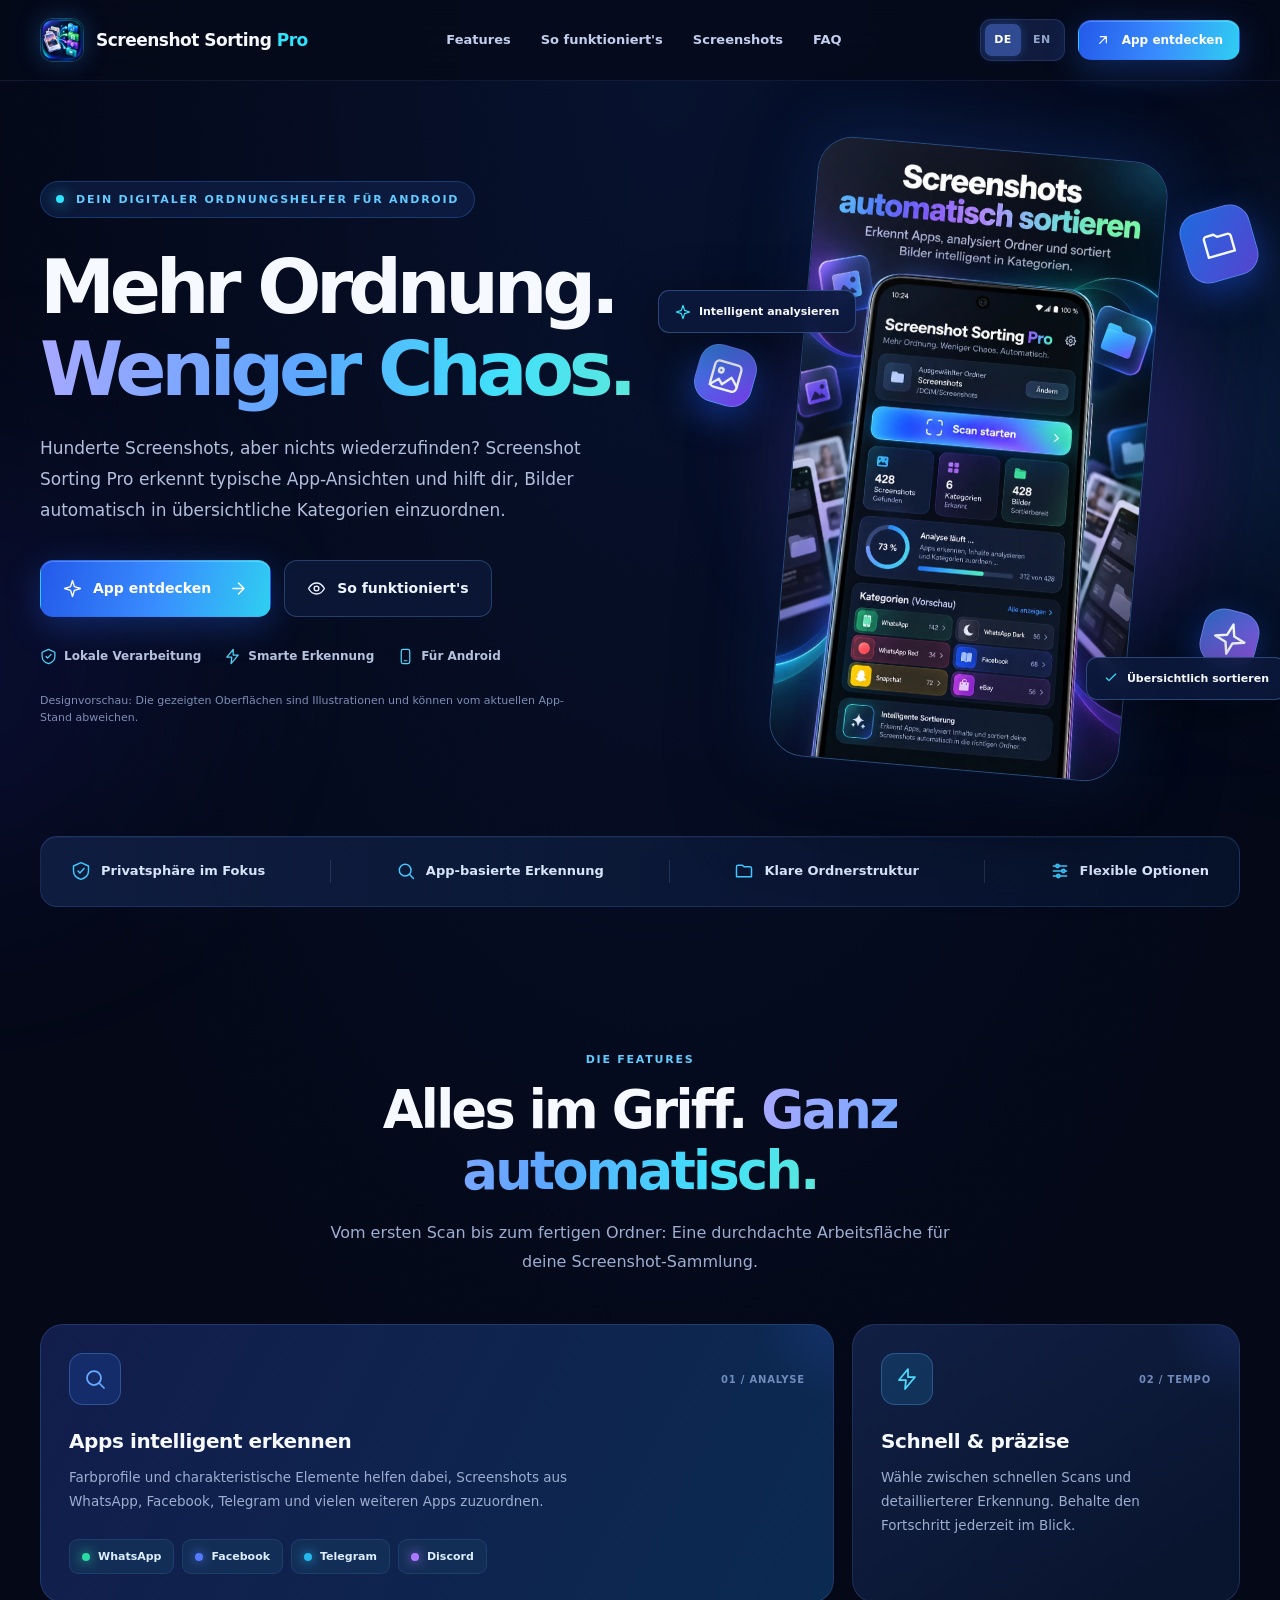
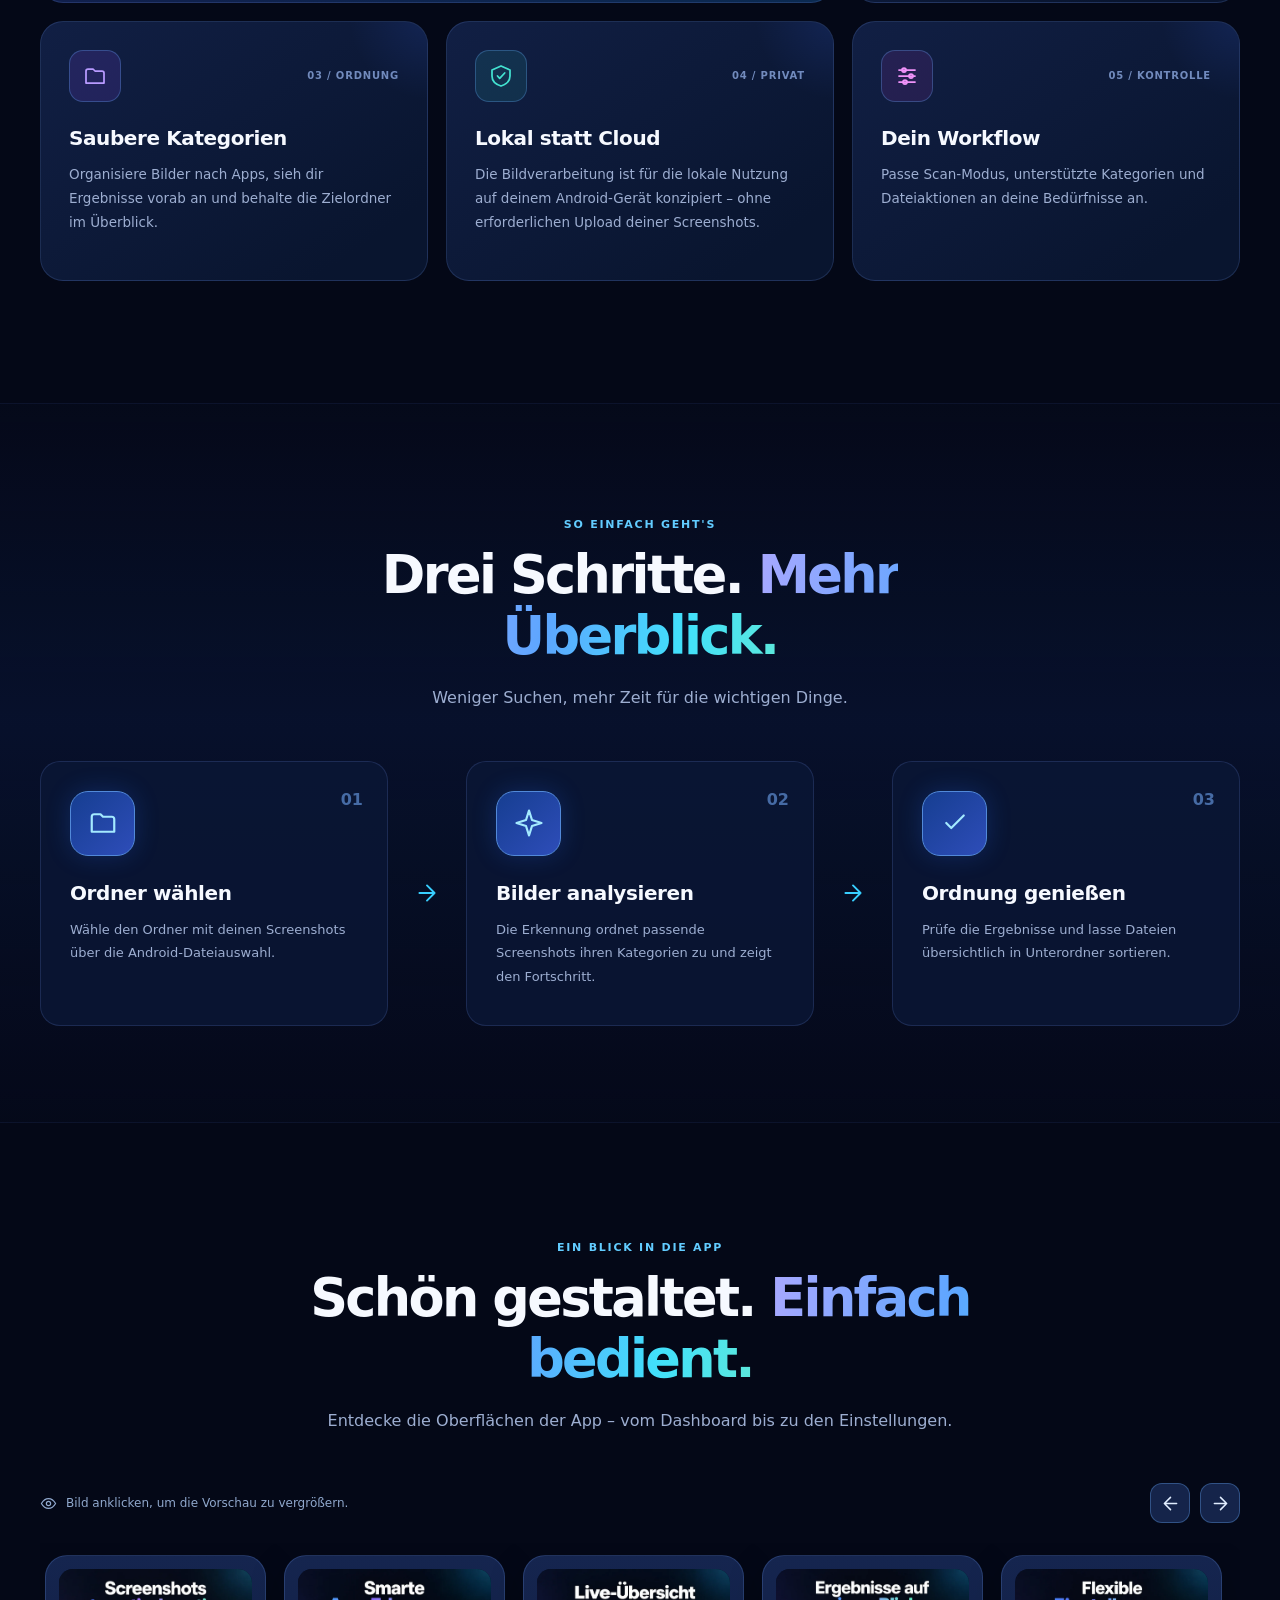
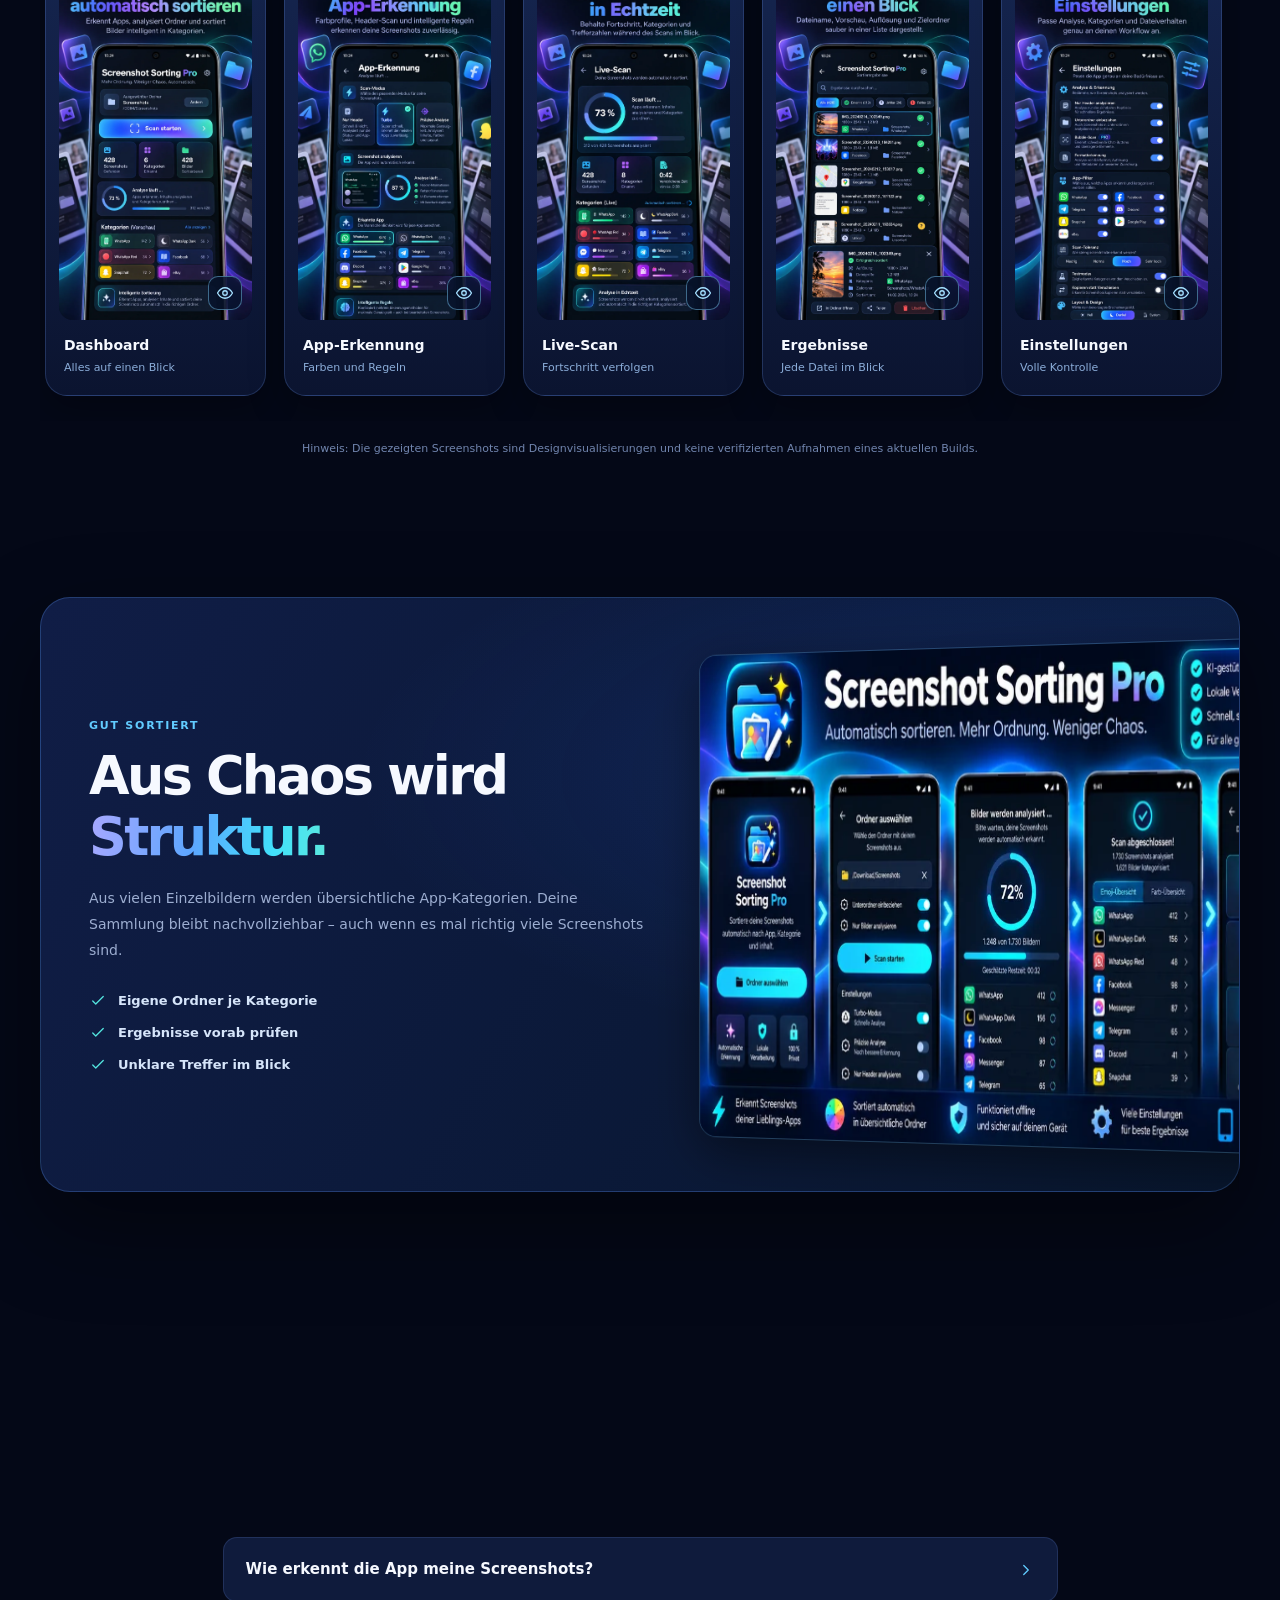
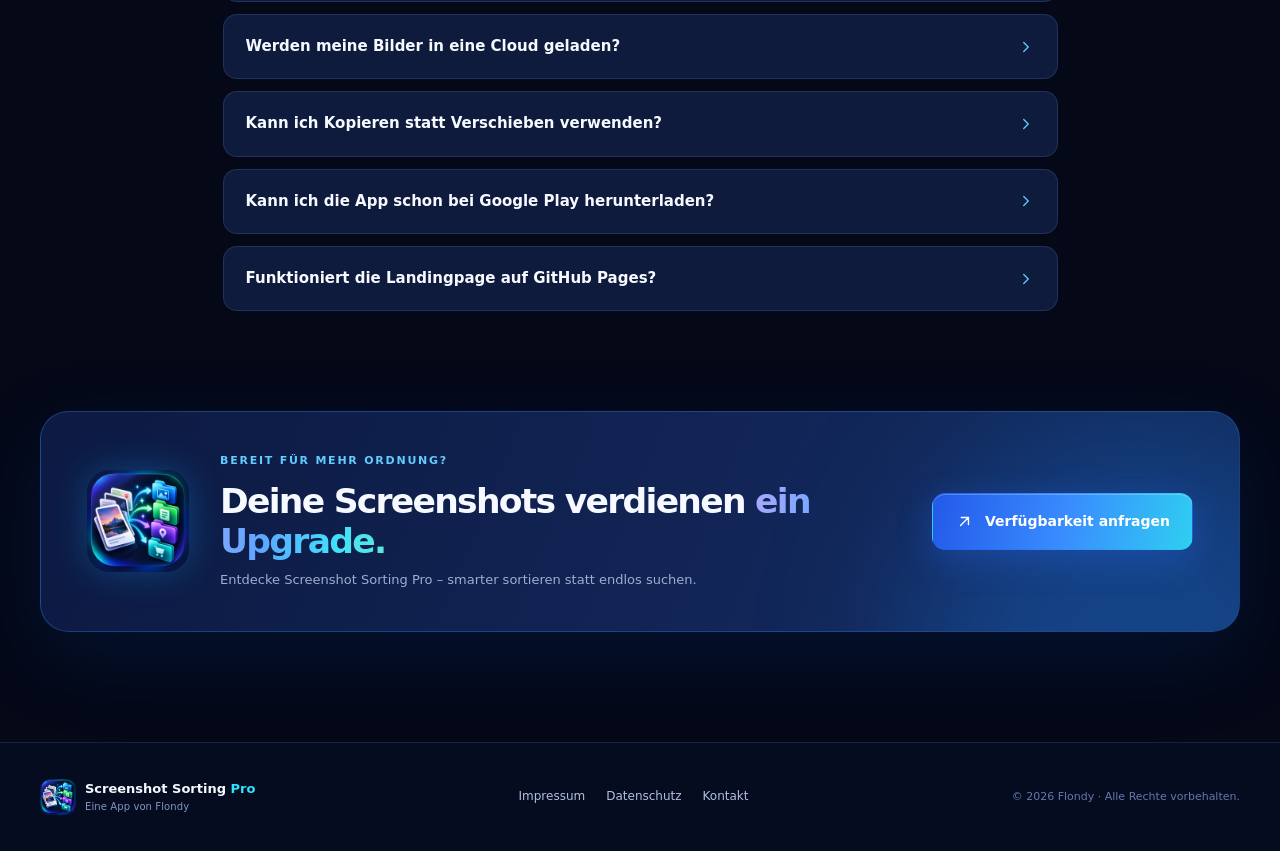
==== index.html @ 55e102c8 "Add files via upload" ====
<!doctype html>
<html lang="de">
<head>
  <meta charset="UTF-8" />
  <meta name="viewport" content="width=device-width, initial-scale=1" />
  <meta name="theme-color" content="#050a1c" />
  <meta name="description" content="Screenshot Sorting Pro – eine moderne Android-App zum Erkennen, Analysieren und übersichtlichen Sortieren von Screenshots." />
  <meta property="og:type" content="website" />
  <meta property="og:title" content="Screenshot Sorting Pro – Mehr Ordnung. Weniger Chaos." />
  <meta property="og:description" content="Erkennen, analysieren und sortieren: Entdecke die smarte Screenshot-Verwaltung für Android." />
  <meta property="og:image" content="assets/branding/Google_Play_Feature_Graphic_BLUE_1024x500.png" />
  <link rel="icon" type="image/png" href="assets/img/favicon.png" />
  <link rel="stylesheet" href="styles.css" />
  <title>Screenshot Sorting Pro – Automatisch sortieren</title>
</head>
<body>
  <svg class="svg-defs" aria-hidden="true" focusable="false" xmlns="http://www.w3.org/2000/svg">
    <symbol id="i-arrow" viewBox="0 0 24 24"><path d="M5 12h14m-7-7 7 7-7 7"/></symbol>
    <symbol id="i-arrow-up-right" viewBox="0 0 24 24"><path d="M7 17 17 7M8 7h9v9"/></symbol>
    <symbol id="i-down" viewBox="0 0 24 24"><path d="M12 3v12m-5-5 5 5 5-5M5 18v3h14v-3"/></symbol>
    <symbol id="i-check" viewBox="0 0 24 24"><path d="m5 12 4 4L19 6"/></symbol>
    <symbol id="i-shield" viewBox="0 0 24 24"><path d="m12 2 9 4v6c0 5.5-3.8 8.4-9 10-5.2-1.6-9-4.5-9-10V6l9-4Z"/><path d="m8.5 12 2.2 2.3L15.7 9"/></symbol>
    <symbol id="i-bolt" viewBox="0 0 24 24"><path d="m13 2-9 11h7l-1 9 10-12h-7l0-8Z"/></symbol>
    <symbol id="i-sparkle" viewBox="0 0 24 24"><path d="m12 2 2.4 7.6L22 12l-7.6 2.4L12 22l-2.4-7.6L2 12l7.6-2.4L12 2Z"/></symbol>
    <symbol id="i-folder" viewBox="0 0 24 24"><path d="M3 7a2 2 0 0 1 2-2h5l2 2h7a2 2 0 0 1 2 2v10H3V7Z"/></symbol>
    <symbol id="i-image" viewBox="0 0 24 24"><rect x="3" y="3" width="18" height="18" rx="3"/><circle cx="8" cy="9" r="1.5"/><path d="m21 17-5-5-5 6-3-3-5 5"/></symbol>
    <symbol id="i-sliders" viewBox="0 0 24 24"><path d="M4 6h16M4 12h16M4 18h16"/><circle cx="9" cy="6" r="2"/><circle cx="16" cy="12" r="2"/><circle cx="10" cy="18" r="2"/></symbol>
    <symbol id="i-eye" viewBox="0 0 24 24"><path d="M2 12s4-7 10-7 10 7 10 7-4 7-10 7-10-7-10-7Z"/><circle cx="12" cy="12" r="3"/></symbol>
    <symbol id="i-grid" viewBox="0 0 24 24"><rect x="3" y="3" width="7" height="7" rx="1"/><rect x="14" y="3" width="7" height="7" rx="1"/><rect x="3" y="14" width="7" height="7" rx="1"/><rect x="14" y="14" width="7" height="7" rx="1"/></symbol>
    <symbol id="i-chevron" viewBox="0 0 24 24"><path d="m9 6 6 6-6 6"/></symbol>
    <symbol id="i-close" viewBox="0 0 24 24"><path d="M5 5 19 19M19 5 5 19"/></symbol>
    <symbol id="i-menu" viewBox="0 0 24 24"><path d="M4 7h16M4 12h16M4 17h16"/></symbol>
    <symbol id="i-search" viewBox="0 0 24 24"><circle cx="11" cy="11" r="7"/><path d="m16 16 5 5"/></symbol>
    <symbol id="i-lock" viewBox="0 0 24 24"><rect x="5" y="10" width="14" height="11" rx="2"/><path d="M8 10V7a4 4 0 0 1 8 0v3"/></symbol>
    <symbol id="i-phone" viewBox="0 0 24 24"><rect x="6" y="2" width="12" height="20" rx="2.5"/><path d="M10 18h4"/></symbol>
  </svg>

  <div class="ambient ambient-one"></div><div class="ambient ambient-two"></div>
  <header class="site-header" id="top">
    <div class="container nav-inner">
      <a class="brand" href="#top" aria-label="Screenshot Sorting Pro – Start">
        <img src="assets/img/app-icon.webp" width="42" height="42" alt="Screenshot Sorting Pro App-Icon" />
        <span>Screenshot <strong>Sorting <em>Pro</em></strong></span>
      </a>
      <nav class="desktop-nav" aria-label="Hauptnavigation">
        <a href="#features" data-i18n="navFeatures">Features</a>
        <a href="#how" data-i18n="navHow">So funktioniert's</a>
        <a href="#screenshots" data-i18n="navScreens">Screenshots</a>
        <a href="#faq">FAQ</a>
      </nav>
      <div class="nav-actions">
        <div class="language-toggle" role="group" aria-label="Language / Sprache">
          <button class="lang-btn active" type="button" data-lang="de" aria-pressed="true">DE</button>
          <button class="lang-btn" type="button" data-lang="en" aria-pressed="false">EN</button>
        </div>
        <a class="btn btn-small btn-primary nav-cta" href="#screenshots"><svg class="ic"><use href="#i-arrow-up-right"/></svg><span data-i18n="navDiscover">App entdecken</span></a>
        <button id="menuButton" class="menu-btn" aria-label="Menü öffnen" aria-controls="mobileNav" aria-expanded="false" type="button"><svg class="ic"><use href="#i-menu"/></svg></button>
      </div>
    </div>
    <nav class="mobile-nav" id="mobileNav" aria-label="Mobile Navigation" hidden>
      <a href="#features" data-i18n="navFeatures">Features</a><a href="#how" data-i18n="navHow">So funktioniert's</a><a href="#screenshots" data-i18n="navScreens">Screenshots</a><a href="#faq">FAQ</a>
    </nav>
  </header>

  <main>
    <section class="hero container" aria-labelledby="heroTitle">
      <div class="hero-copy reveal">
        <div class="eyebrow"><span class="eyebrow-dot"></span><span data-i18n="eyebrow">DEIN DIGITALER ORDNUNGSHELFER FÜR ANDROID</span></div>
        <h1 id="heroTitle" data-i18n-html="heroTitle">Mehr Ordnung.<br><span class="gradient-text">Weniger Chaos.</span></h1>
        <p class="hero-lead" data-i18n="heroLead">Hunderte Screenshots, aber nichts wiederzufinden? Screenshot Sorting Pro erkennt typische App-Ansichten und hilft dir, Bilder automatisch in übersichtliche Kategorien einzuordnen.</p>
        <div class="hero-actions">
          <a id="primaryCTA" class="btn btn-primary btn-large" href="#screenshots"><svg class="ic"><use href="#i-sparkle"/></svg><span data-i18n="heroExplore">App entdecken</span><svg class="ic end-arrow"><use href="#i-arrow"/></svg></a>
          <a class="btn btn-glass btn-large" href="#how"><svg class="ic"><use href="#i-eye"/></svg><span data-i18n="heroHow">So funktioniert's</span></a>
        </div>
        <div class="hero-trust">
          <span><svg class="ic"><use href="#i-shield"/></svg><span data-i18n="trustLocal">Lokale Verarbeitung</span></span>
          <span><svg class="ic"><use href="#i-bolt"/></svg><span data-i18n="trustFast">Smarte Erkennung</span></span>
          <span><svg class="ic"><use href="#i-phone"/></svg><span data-i18n="trustAndroid">Für Android</span></span>
        </div>
        <p class="build-note" data-i18n="visualNote">Designvorschau: Die gezeigten Oberflächen sind Illustrationen und können vom aktuellen App-Stand abweichen.</p>
      </div>
      <div class="hero-art reveal" aria-label="Gestaltungsvorschau von Screenshot Sorting Pro">
        <div class="hero-halo"></div>
        <div class="floating-icon floating-a"><svg class="ic"><use href="#i-folder"/></svg></div>
        <div class="floating-icon floating-b"><svg class="ic"><use href="#i-image"/></svg></div>
        <div class="floating-icon floating-c"><svg class="ic"><use href="#i-sparkle"/></svg></div>
        <div class="hero-screen-wrap"><img class="hero-poster" src="assets/img/screenshot-dashboard.webp" width="941" height="1672" alt="Screenshot Sorting Pro – Dashboard mit Scan-Statistiken und Kategorien" fetchpriority="high" /></div>
        <div class="float-pill float-pill-top"><svg class="ic"><use href="#i-sparkle"/></svg><span data-i18n="floatingIntelligent">Intelligent analysieren</span></div>
        <div class="float-pill float-pill-bottom"><svg class="ic"><use href="#i-check"/></svg><span data-i18n="floatingOrganized">Übersichtlich sortieren</span></div>
      </div>
    </section>

    <div class="container section-spacer"><div class="trust-bar"><span><svg class="ic"><use href="#i-shield"/></svg><span data-i18n="stripLocal">Privatsphäre im Fokus</span></span><span class="separator"></span><span><svg class="ic"><use href="#i-search"/></svg><span data-i18n="stripDetect">App-basierte Erkennung</span></span><span class="separator"></span><span><svg class="ic"><use href="#i-folder"/></svg><span data-i18n="stripFolders">Klare Ordnerstruktur</span></span><span class="separator"></span><span><svg class="ic"><use href="#i-sliders"/></svg><span data-i18n="stripOptions">Flexible Optionen</span></span></div></div>

    <section id="features" class="section container" aria-labelledby="featuresTitle">
      <div class="section-heading reveal"><span class="section-kicker" data-i18n="featuresKicker">DIE FEATURES</span><h2 id="featuresTitle" data-i18n-html="featuresTitle">Alles im Griff. <span class="gradient-text">Ganz automatisch.</span></h2><p data-i18n="featuresIntro">Vom ersten Scan bis zum fertigen Ordner: Eine durchdachte Arbeitsfläche für deine Screenshot-Sammlung.</p></div>
      <div class="feature-grid">
        <article class="feature-card feature-card-wide reveal"><div class="feature-top"><div class="icon-square blue"><svg class="ic"><use href="#i-search"/></svg></div><span class="feature-number">01 / ANALYSE</span></div><h3 data-i18n="f1Title">Apps intelligent erkennen</h3><p data-i18n="f1Text">Farbprofile und charakteristische Elemente helfen dabei, Screenshots aus WhatsApp, Facebook, Telegram und vielen weiteren Apps zuzuordnen.</p><div class="mini-categories"><span class="mini-tag"><i style="--c:#2bd9a3"></i>WhatsApp</span><span class="mini-tag"><i style="--c:#567aff"></i>Facebook</span><span class="mini-tag"><i style="--c:#25b8ee"></i>Telegram</span><span class="mini-tag"><i style="--c:#ac78ff"></i>Discord</span></div></article>
        <article class="feature-card reveal"><div class="feature-top"><div class="icon-square cyan"><svg class="ic"><use href="#i-bolt"/></svg></div><span class="feature-number">02 / TEMPO</span></div><h3 data-i18n="f2Title">Schnell &amp; präzise</h3><p data-i18n="f2Text">Wähle zwischen schnellen Scans und detaillierterer Erkennung. Behalte den Fortschritt jederzeit im Blick.</p></article>
        <article class="feature-card reveal"><div class="feature-top"><div class="icon-square violet"><svg class="ic"><use href="#i-folder"/></svg></div><span class="feature-number">03 / ORDNUNG</span></div><h3 data-i18n="f3Title">Saubere Kategorien</h3><p data-i18n="f3Text">Organisiere Bilder nach Apps, sieh dir Ergebnisse vorab an und behalte die Zielordner im Überblick.</p></article>
        <article class="feature-card reveal"><div class="feature-top"><div class="icon-square teal"><svg class="ic"><use href="#i-shield"/></svg></div><span class="feature-number">04 / PRIVAT</span></div><h3 data-i18n="f4Title">Lokal statt Cloud</h3><p data-i18n="f4Text">Die Bildverarbeitung ist für die lokale Nutzung auf deinem Android-Gerät konzipiert – ohne erforderlichen Upload deiner Screenshots.</p></article>
        <article class="feature-card reveal"><div class="feature-top"><div class="icon-square pink"><svg class="ic"><use href="#i-sliders"/></svg></div><span class="feature-number">05 / KONTROLLE</span></div><h3 data-i18n="f5Title">Dein Workflow</h3><p data-i18n="f5Text">Passe Scan-Modus, unterstützte Kategorien und Dateiaktionen an deine Bedürfnisse an.</p></article>
      </div>
    </section>

    <section id="how" class="section how-section" aria-labelledby="howTitle"><div class="container"><div class="section-heading reveal"><span class="section-kicker" data-i18n="howKicker">SO EINFACH GEHT'S</span><h2 id="howTitle" data-i18n-html="howTitle">Drei Schritte. <span class="gradient-text">Mehr Überblick.</span></h2><p data-i18n="howIntro">Weniger Suchen, mehr Zeit für die wichtigen Dinge.</p></div>
    <div class="steps">
      <article class="step reveal"><div class="step-index">01</div><div class="step-icon"><svg class="ic"><use href="#i-folder"/></svg></div><h3 data-i18n="step1Title">Ordner wählen</h3><p data-i18n="step1Text">Wähle den Ordner mit deinen Screenshots über die Android-Dateiauswahl.</p></article>
      <div class="step-connector" aria-hidden="true"><svg class="ic"><use href="#i-arrow"/></svg></div>
      <article class="step reveal"><div class="step-index">02</div><div class="step-icon"><svg class="ic"><use href="#i-sparkle"/></svg></div><h3 data-i18n="step2Title">Bilder analysieren</h3><p data-i18n="step2Text">Die Erkennung ordnet passende Screenshots ihren Kategorien zu und zeigt den Fortschritt.</p></article>
      <div class="step-connector" aria-hidden="true"><svg class="ic"><use href="#i-arrow"/></svg></div>
      <article class="step reveal"><div class="step-index">03</div><div class="step-icon"><svg class="ic"><use href="#i-check"/></svg></div><h3 data-i18n="step3Title">Ordnung genießen</h3><p data-i18n="step3Text">Prüfe die Ergebnisse und lasse Dateien übersichtlich in Unterordner sortieren.</p></article>
    </div></div></section>

    <section id="screenshots" class="section container screenshot-section" aria-labelledby="screensTitle"><div class="section-heading reveal"><span class="section-kicker" data-i18n="screensKicker">EIN BLICK IN DIE APP</span><h2 id="screensTitle" data-i18n-html="screensTitle">Schön gestaltet. <span class="gradient-text">Einfach bedient.</span></h2><p data-i18n="screensIntro">Entdecke die Oberflächen der App – vom Dashboard bis zu den Einstellungen.</p></div>
      <div class="gallery-toolbar"><p class="gallery-hint"><svg class="ic"><use href="#i-eye"/></svg><span data-i18n="galleryHint">Bild anklicken, um die Vorschau zu vergrößern.</span></p><div class="gallery-controls"><button class="circle-btn" id="galleryPrev" type="button" aria-label="Vorheriges Bild"><svg class="ic reverse"><use href="#i-arrow"/></svg></button><button class="circle-btn" id="galleryNext" type="button" aria-label="Nächstes Bild"><svg class="ic"><use href="#i-arrow"/></svg></button></div></div>
      <div class="screenshot-track" id="screenshotTrack" tabindex="0" aria-label="App-Screenshots – horizontal scrollbar">
        <button class="shot-card" type="button" data-shot="0"><div class="shot-cover"><img loading="lazy" src="assets/img/screenshot-dashboard.webp" width="941" height="1672" alt="Dashboard mit Ordnerauswahl und Kategoriestatistik"/><span class="shot-zoom"><svg class="ic"><use href="#i-eye"/></svg></span></div><strong data-i18n="shot1Title">Dashboard</strong><small data-i18n="shot1Text">Alles auf einen Blick</small></button>
        <button class="shot-card" type="button" data-shot="1"><div class="shot-cover"><img loading="lazy" src="assets/img/screenshot-recognition.webp" width="941" height="1672" alt="Analyse-Modi und App-Erkennung"/><span class="shot-zoom"><svg class="ic"><use href="#i-eye"/></svg></span></div><strong data-i18n="shot2Title">App-Erkennung</strong><small data-i18n="shot2Text">Farben und Regeln</small></button>
        <button class="shot-card" type="button" data-shot="2"><div class="shot-cover"><img loading="lazy" src="assets/img/screenshot-live.webp" width="941" height="1672" alt="Live-Scan mit Fortschrittsanzeige und Kategorien"/><span class="shot-zoom"><svg class="ic"><use href="#i-eye"/></svg></span></div><strong data-i18n="shot3Title">Live-Scan</strong><small data-i18n="shot3Text">Fortschritt verfolgen</small></button>
        <button class="shot-card" type="button" data-shot="3"><div class="shot-cover"><img loading="lazy" src="assets/img/screenshot-results.webp" width="941" height="1672" alt="Sortierergebnisse mit Dateivorschau und Zielordnern"/><span class="shot-zoom"><svg class="ic"><use href="#i-eye"/></svg></span></div><strong data-i18n="shot4Title">Ergebnisse</strong><small data-i18n="shot4Text">Jede Datei im Blick</small></button>
        <button class="shot-card" type="button" data-shot="4"><div class="shot-cover"><img loading="lazy" src="assets/img/screenshot-settings.webp" width="941" height="1672" alt="Anpassbare Erkennungs- und Sortiereinstellungen"/><span class="shot-zoom"><svg class="ic"><use href="#i-eye"/></svg></span></div><strong data-i18n="shot5Title">Einstellungen</strong><small data-i18n="shot5Text">Volle Kontrolle</small></button>
      </div>
      <p class="screenshot-disclaimer" data-i18n="screensDisclaimer">Hinweis: Die gezeigten Screenshots sind Designvisualisierungen und keine verifizierten Aufnahmen eines aktuellen Builds.</p>
    </section>

    <section class="section container showcase"><div class="showcase-panel reveal"><div class="showcase-copy"><span class="section-kicker" data-i18n="showcaseKicker">GUT SORTIERT</span><h2 data-i18n-html="showcaseTitle">Aus Chaos wird <span class="gradient-text">Struktur.</span></h2><p data-i18n="showcaseBody">Aus vielen Einzelbildern werden übersichtliche App-Kategorien. Deine Sammlung bleibt nachvollziehbar – auch wenn es mal richtig viele Screenshots sind.</p><div class="showcase-bullets"><span><svg class="ic"><use href="#i-check"/></svg><span data-i18n="showcasePoint1">Eigene Ordner je Kategorie</span></span><span><svg class="ic"><use href="#i-check"/></svg><span data-i18n="showcasePoint2">Ergebnisse vorab prüfen</span></span><span><svg class="ic"><use href="#i-check"/></svg><span data-i18n="showcasePoint3">Unklare Treffer im Blick</span></span></div></div><img src="assets/img/feature-blue.webp" loading="lazy" width="1024" height="500" alt="Schematische Darstellung von Screenshot Sorting Pro – Auswahl, Analyse, Ergebnisse und sortierte Ordner"/></div></section>

    <section id="faq" class="section container faq-section" aria-labelledby="faqTitle"><div class="section-heading reveal"><span class="section-kicker">FAQ</span><h2 id="faqTitle" data-i18n-html="faqTitle">Noch Fragen? <span class="gradient-text">Hier sind Antworten.</span></h2></div><div class="faq-items">
      <details><summary><span data-i18n="faq1Q">Wie erkennt die App meine Screenshots?</span><svg class="ic"><use href="#i-chevron"/></svg></summary><p data-i18n="faq1A">Die Erkennung nutzt unter anderem Farbprofile und typische Bildbereiche, um Screenshots bestimmten Apps zuzuordnen. Nicht jeder Treffer ist eindeutig; dafür gibt es die Kategorie „Unklar“.</p></details>
      <details><summary><span data-i18n="faq2Q">Werden meine Bilder in eine Cloud geladen?</span><svg class="ic"><use href="#i-chevron"/></svg></summary><p data-i18n="faq2A">Die dargestellte Bildanalyse ist für die lokale Ausführung auf Android ausgelegt. Ob die veröffentlichte Version weitere Dienste verwendet, steht in der Datenschutzerklärung der jeweiligen App-Version.</p></details>
      <details><summary><span data-i18n="faq3Q">Kann ich Kopieren statt Verschieben verwenden?</span><svg class="ic"><use href="#i-chevron"/></svg></summary><p data-i18n="faq3A">Ja, das ist als Dateiverarbeitungsoption vorgesehen. Für einen sicheren Einstieg empfiehlt sich der Kopiermodus, damit die Originaldateien erhalten bleiben.</p></details>
      <details><summary><span data-i18n="faq4Q">Kann ich die App schon bei Google Play herunterladen?</span><svg class="ic"><use href="#i-chevron"/></svg></summary><p data-i18n="faq4A">Der Google-Play-Link wird auf dieser Seite eingeblendet, sobald er in der Konfiguration hinterlegt wurde. Bis dahin kannst du dich per E-Mail nach dem Veröffentlichungsstand erkundigen.</p></details>
      <details><summary><span data-i18n="faq5Q">Funktioniert die Landingpage auf GitHub Pages?</span><svg class="ic"><use href="#i-chevron"/></svg></summary><p data-i18n="faq5A">Ja. Diese Website benötigt weder Server noch Build-Tools: Dateien hochladen, GitHub Pages aktivieren, fertig.</p></details>
    </div></section>

    <section class="bottom-section container"><div class="final-cta reveal"><div class="cta-glow"></div><img src="assets/img/app-icon.webp" width="112" height="112" loading="lazy" alt="Screenshot Sorting Pro Icon"/><div><span class="section-kicker" data-i18n="ctaKicker">BEREIT FÜR MEHR ORDNUNG?</span><h2 data-i18n-html="ctaTitle">Deine Screenshots verdienen <span class="gradient-text">ein Upgrade.</span></h2><p data-i18n="ctaBody">Entdecke Screenshot Sorting Pro – smarter sortieren statt endlos suchen.</p></div><a id="finalCTA" class="btn btn-primary btn-large" href="mailto:flondy.dev@gmail.com?subject=Screenshot%20Sorting%20Pro"><svg class="ic"><use href="#i-arrow-up-right"/></svg><span data-i18n="ctaContact">Verfügbarkeit anfragen</span></a></div></section>
  </main>

  <footer class="footer"><div class="container footer-inner"><a class="footer-brand" href="#top"><img src="assets/img/app-icon.webp" width="36" height="36" alt=""/><span>Screenshot Sorting <em>Pro</em><small data-i18n="footerSubtitle">Eine App von Flondy</small></span></a><div class="footer-links"><a href="impressum.html" data-i18n="footerLegal">Impressum</a><a href="datenschutz.html" data-i18n="footerPrivacy">Datenschutz</a><a href="mailto:flondy.dev@gmail.com" data-i18n="footerContact">Kontakt</a></div><p>© <span id="year">2026</span> Flondy · <span data-i18n="footerRights">Alle Rechte vorbehalten.</span></p></div></footer>

  <div class="lightbox" id="lightbox" role="dialog" aria-modal="true" aria-label="Screenshot-Vorschau" hidden>
    <button class="lightbox-close" id="lightboxClose" type="button" aria-label="Schließen"><svg class="ic"><use href="#i-close"/></svg></button>
    <button class="lightbox-move lightbox-prev" id="lightboxPrev" type="button" aria-label="Vorheriges Bild"><svg class="ic reverse"><use href="#i-arrow"/></svg></button>
    <figure class="lightbox-figure"><img id="lightboxImage" alt=""/><figcaption id="lightboxCaption"></figcaption></figure>
    <button class="lightbox-move lightbox-next" id="lightboxNext" type="button" aria-label="Nächstes Bild"><svg class="ic"><use href="#i-arrow"/></svg></button>
  </div>
  <script src="config.js" defer></script>
  <script src="script.js" defer></script>
</body>
</html>
---- styles.css ----
:root{color-scheme:dark;--bg:#040817;--bg2:#08102c;--surface:#0d1632;--surface2:#101c3e;--line:rgba(127,164,255,.16);--line-strong:rgba(108,176,255,.33);--white:#f6f9ff;--muted:#9daed1;--blue:#357bff;--cyan:#2fe3fc;--purple:#8966ff;--radius:24px;--shadow:0 34px 90px rgba(0,0,0,.42)}
*,*:before,*:after{box-sizing:border-box}html{scroll-behavior:smooth;scroll-padding-top:96px}body{margin:0;background:radial-gradient(ellipse 55% 26% at 52% 1%,rgba(23,70,170,.16),transparent),var(--bg);font-family:Inter,ui-sans-serif,system-ui,-apple-system,BlinkMacSystemFont,"Segoe UI",sans-serif;font-size:16px;line-height:1.55;color:var(--white);overflow-x:hidden}body.modal-open{overflow:hidden}button,a{font:inherit}a{color:inherit;text-decoration:none}button{cursor:pointer}button:focus-visible,a:focus-visible,summary:focus-visible{outline:2px solid var(--cyan);outline-offset:4px}img{max-width:100%;display:block}h1,h2,h3,p{margin-top:0}p{color:var(--muted)}.svg-defs{position:absolute;width:0;height:0;overflow:hidden}.ic{width:21px;height:21px;flex:none;fill:none;stroke:currentColor;stroke-linecap:round;stroke-linejoin:round;stroke-width:1.75}.container{width:min(1200px,calc(100% - 64px));margin-inline:auto}.gradient-text{background:linear-gradient(99deg,#a9a8ff 0%,#5da6ff 44%,#41e0fb 77%,#5ce8dc 100%);color:transparent;-webkit-background-clip:text;background-clip:text}.ambient{position:absolute;pointer-events:none;z-index:-1;border-radius:999px;filter:blur(110px);opacity:.5}.ambient-one{width:410px;height:410px;left:-250px;top:460px;background:rgba(52,62,235,.25)}.ambient-two{width:420px;height:420px;right:-270px;top:210px;background:rgba(28,125,230,.32)}.site-header{position:sticky;top:0;z-index:100;background:rgba(5,10,26,.8);backdrop-filter:blur(20px);-webkit-backdrop-filter:blur(20px);border-bottom:1px solid rgba(123,158,246,.11)}.nav-inner{min-height:80px;display:flex;align-items:center;gap:32px}.brand{display:inline-flex;align-items:center;gap:12px;min-width:255px;letter-spacing:-.5px;font-size:17px;font-weight:650}.brand img{width:44px;height:44px;border:1px solid rgba(59,229,248,.3);border-radius:12px;box-shadow:0 0 24px rgba(51,140,255,.28)}.brand strong{font-weight:800}.brand em,.footer-brand em{font-style:normal;color:var(--cyan)}.desktop-nav{display:flex;align-items:center;gap:30px;margin:auto}.desktop-nav a{color:#c2ceed;font-size:13px;font-weight:600;transition:color .2s}.desktop-nav a:hover,.footer-links a:hover{color:#62defb}.nav-actions{display:flex;align-items:center;gap:13px}.language-toggle{display:flex;align-items:center;gap:3px;padding:4px;background:rgba(18,29,64,.94);border:1px solid var(--line);border-radius:11px}.lang-btn{color:#92a5cb;background:transparent;border:0;border-radius:7px;font-size:11px;font-weight:850;letter-spacing:.05em;padding:7px 9px}.lang-btn.active{color:white;background:#304b92;box-shadow:0 0 12px rgba(66,129,244,.3)}.btn{display:inline-flex;align-items:center;justify-content:center;gap:11px;white-space:nowrap;border-radius:13px;border:1px solid transparent;transition:transform .22s ease,box-shadow .22s ease,background .22s ease;min-height:46px;font-weight:760;font-size:14px}.btn:hover{transform:translateY(-2px)}.btn-primary{background:linear-gradient(105deg,#2359e9 0%,#398cfe 51%,#2fcff1 100%);color:white;box-shadow:0 9px 35px rgba(42,108,255,.3),inset 0 1px 0 rgba(255,255,255,.23)}.btn-primary:hover{box-shadow:0 12px 45px rgba(48,157,255,.46)}.btn-glass{background:rgba(16,27,62,.68);color:#ecf5ff;border-color:rgba(100,157,238,.3)}.btn-glass:hover{background:#162750;border-color:rgba(96,206,255,.56)}.btn-small{min-height:40px;padding:0 16px;font-size:12px}.btn-small .ic{width:16px;height:16px}.btn-large{min-height:57px;padding:0 22px}.btn-large .ic{width:19px;height:19px}.end-arrow{margin-left:7px}.menu-btn{display:none;width:41px;height:41px;align-items:center;justify-content:center;background:#122043;border:1px solid var(--line);border-radius:10px;color:#fff}.mobile-nav{display:none}.hero{min-height:746px;display:grid;grid-template-columns:1.07fr .93fr;align-items:center;gap:30px;padding-top:55px;padding-bottom:54px}.hero-copy{position:relative;z-index:2}.eyebrow,.section-kicker{letter-spacing:.16em;font-size:11px;font-weight:850;color:#62ccff}.eyebrow{display:inline-flex;gap:12px;align-items:center;border:1px solid rgba(61,155,253,.26);background:rgba(19,40,91,.49);padding:9px 15px;border-radius:50px}.eyebrow-dot{width:8px;height:8px;border-radius:50%;background:var(--cyan);box-shadow:0 0 16px var(--cyan)}.hero h1{font-size:clamp(55px,5.9vw,84px);line-height:1.09;letter-spacing:-.07em;font-weight:850;margin:28px 0 22px}.hero-lead{font-size:17px;line-height:1.84;max-width:565px;color:#b2bfdc}.hero-actions{display:flex;align-items:center;flex-wrap:wrap;gap:13px;margin-top:34px}.hero-trust{display:flex;gap:23px;flex-wrap:wrap;margin-top:30px;color:#b5c2dd;font-size:12px;font-weight:600}.hero-trust>span{display:flex;align-items:center;gap:7px}.hero-trust .ic{width:17px;height:17px;color:#4fd6fa}.build-note{font-size:11px;line-height:1.55;max-width:530px;margin-top:26px;color:#7d8db5}.hero-art{min-width:0;position:relative;height:646px;display:flex;align-items:center;justify-content:center}.hero-halo{position:absolute;inset:11% -6% 11% 4%;background:radial-gradient(ellipse,#143dc67b 5%,#522d9170 38%,transparent 65%);filter:blur(36px)}.hero-screen-wrap{height:622px;max-width:92%;position:relative;border-radius:35px;transform:rotate(5deg);box-shadow:0 35px 90px rgba(0,0,0,.5),0 0 70px rgba(37,105,246,.27);overflow:hidden;border:1px solid rgba(104,182,255,.35);background:#0a1434;animation:hoverFloat 6s ease-in-out infinite}.hero-screen-wrap:before{content:"";position:absolute;inset:0;background:linear-gradient(135deg,rgba(255,255,255,.08),transparent 38%);z-index:1;pointer-events:none}.hero-poster{height:100%;width:100%;object-fit:contain}.floating-icon{position:absolute;z-index:3;display:grid;place-items:center;width:72px;height:72px;border:1px solid rgba(113,164,255,.47);border-radius:21px;background:linear-gradient(135deg,#1e6bdf,#5643cf);box-shadow:0 12px 34px rgba(29,83,223,.5);transform:rotate(-16deg)}.floating-icon .ic{width:36px;height:36px;stroke-width:1.6}.floating-a{top:72px;right:-15px}.floating-b{left:0;top:210px;width:59px;height:59px;background:linear-gradient(135deg,#338ef1,#7738e6);transform:rotate(16deg)}.floating-c{bottom:115px;right:-18px;width:57px;height:57px;background:linear-gradient(135deg,#2766bb,#9954e8);transform:rotate(14deg)}.float-pill{z-index:4;position:absolute;display:flex;align-items:center;gap:8px;font-size:11px;font-weight:750;padding:12px 16px;border:1px solid rgba(107,164,248,.33);background:rgba(12,25,59,.91);box-shadow:0 15px 55px #0007;backdrop-filter:blur(8px);border-radius:11px;white-space:nowrap}.float-pill .ic{width:16px;height:16px;color:#37e5ff}.float-pill-top{top:154px;left:-38px}.float-pill-bottom{bottom:82px;right:-46px}.section-spacer{padding-bottom:44px}.trust-bar{display:flex;justify-content:space-between;align-items:center;gap:16px;padding:23px 30px;border:1px solid rgba(87,144,237,.2);border-radius:17px;background:linear-gradient(92deg,rgba(18,35,75,.75),rgba(8,21,48,.76));box-shadow:inset 0 1px 0 rgba(255,255,255,.04)}.trust-bar>span:not(.separator){display:flex;align-items:center;gap:10px;color:#d8e4fa;font-size:13px;font-weight:650}.trust-bar .ic{color:#40caff;width:20px;height:20px}.separator{height:23px;width:1px;background:rgba(122,147,216,.21)}.section{padding-top:100px;padding-bottom:32px}.section-heading{text-align:center;margin:0 auto 48px;max-width:760px}.section-kicker{display:block;margin-bottom:12px}.section-heading h2,.showcase h2,.final-cta h2{font-size:clamp(35px,4.1vw,54px);line-height:1.16;letter-spacing:-.05em;font-weight:820;margin-bottom:17px}.section-heading p{font-size:16px;line-height:1.8;margin:0 auto;max-width:650px}.feature-grid{display:grid;grid-template-columns:repeat(3,minmax(0,1fr));gap:18px}.feature-card{position:relative;min-height:260px;overflow:hidden;padding:28px;border:1px solid rgba(115,155,237,.18);background:linear-gradient(145deg,#111f44 0%,#09152f 85%);border-radius:23px;transition:border-color .2s,transform .2s,box-shadow .2s}.feature-card:hover{border-color:rgba(84,179,255,.55);transform:translateY(-4px);box-shadow:0 20px 70px rgba(0,51,154,.18)}.feature-card:after{content:"";position:absolute;width:180px;height:180px;right:-95px;top:-95px;background:radial-gradient(circle,rgba(59,105,249,.15),transparent 65%);pointer-events:none}.feature-card-wide{grid-column:span 2;background:linear-gradient(118deg,#121d4b,#0b2a51 100%)}.feature-top{display:flex;align-items:center;justify-content:space-between;margin-bottom:21px}.feature-number{font-size:10px;letter-spacing:.08em;color:#728bbd;font-weight:800}.icon-square{width:52px;height:52px;display:grid;place-items:center;border:1px solid rgba(102,172,255,.3);border-radius:14px}.icon-square .ic{width:24px;height:24px}.blue{color:#68aaff;background:rgba(38,92,210,.23)}.cyan{color:#4cdbfa;background:rgba(31,157,213,.18)}.violet{color:#b89aff;background:rgba(119,72,216,.19)}.teal{color:#43e2d0;background:rgba(40,193,182,.12)}.pink{color:#f092f9;background:rgba(191,57,207,.12)}.feature-card h3{font-size:20px;letter-spacing:-.02em;margin-bottom:9px}.feature-card p{font-size:13.5px;line-height:1.77;margin:0;max-width:520px}.mini-categories{display:flex;flex-wrap:wrap;gap:8px;margin-top:25px}.mini-tag{display:inline-flex;align-items:center;gap:8px;background:#132e56;border:1px solid #2851857d;padding:8px 12px;border-radius:9px;color:#dceeff;font-size:11px;font-weight:680}.mini-tag i{width:8px;height:8px;border-radius:50%;background:var(--c);box-shadow:0 0 12px var(--c)}.how-section{position:relative;padding-block:112px 96px;margin-top:90px;background:linear-gradient(180deg,rgba(16,31,76,.05),rgba(19,47,116,.22) 44%,rgba(12,24,70,.05));border-top:1px solid rgba(96,145,255,.08);border-bottom:1px solid rgba(96,145,255,.08)}.steps{display:grid;grid-template-columns:1fr 50px 1fr 50px 1fr;align-items:start;gap:14px}.step{position:relative;min-height:265px;border-radius:20px;border:1px solid var(--line);background:rgba(10,23,54,.8);padding:29px}.step-index{position:absolute;top:26px;right:24px;color:#466ba5;font-size:16px;font-weight:820}.step-icon{display:grid;place-items:center;width:65px;height:65px;color:#a4eaff;background:linear-gradient(136deg,#163e91,#2e4db9);border:1px solid #5289d9;border-radius:18px;margin-bottom:22px;box-shadow:0 0 25px #246cff38}.step-icon .ic{width:30px;height:30px}.step h3{font-size:20px;letter-spacing:-.02em;margin-bottom:9px}.step p{font-size:13px;line-height:1.8;margin-bottom:0}.step-connector{height:265px;display:grid;place-items:center;color:#38cfff}.step-connector .ic{width:26px;height:26px}.screenshot-section{padding-top:116px}.gallery-toolbar{display:flex;align-items:center;justify-content:space-between;gap:15px;margin-bottom:20px}.gallery-hint{font-size:12px;display:flex;gap:9px;align-items:center;margin:0;color:#90a8cd}.gallery-hint .ic{width:17px;height:17px}.gallery-controls{display:flex;gap:10px}.circle-btn{width:40px;height:40px;border:1px solid var(--line-strong);display:grid;place-items:center;color:#e1edff;border-radius:12px;background:#15244a;transition:background .2s}.circle-btn:hover{background:#2257a9}.reverse{transform:rotate(180deg)}.screenshot-track{display:flex;gap:18px;overflow-x:auto;overscroll-behavior-inline:contain;scroll-snap-type:x mandatory;padding:12px 5px 25px;scrollbar-color:#234e98 transparent;scrollbar-width:thin}.shot-card{flex:0 0 221px;padding:13px 13px 19px;border:1px solid rgba(110,152,233,.23);border-radius:22px;background:linear-gradient(180deg,#15254f,#0b1430);box-shadow:0 14px 35px #0004;color:var(--white);text-align:left;scroll-snap-align:start;transition:transform .25s,border-color .25s}.shot-card:hover{transform:translateY(-5px);border-color:#66b7ff}.shot-cover{height:351px;border-radius:14px;overflow:hidden;position:relative;background:#070f28}.shot-cover img{height:100%;width:100%;object-fit:cover;object-position:top}.shot-zoom{position:absolute;right:10px;bottom:10px;display:grid;place-items:center;width:34px;height:34px;border-radius:10px;background:rgba(8,20,45,.84);border:1px solid rgba(130,211,255,.45);color:#a4dfff}.shot-zoom .ic{width:18px;height:18px}.shot-card strong{display:block;margin:15px 5px 2px;font-size:14px}.shot-card small{display:block;margin:0 5px;color:#8badd9;font-size:11px}.screenshot-disclaimer{text-align:center;font-size:11px;margin:19px auto 0;color:#7185ae}.showcase{padding-top:108px}.showcase-panel{overflow:hidden;display:grid;grid-template-columns:1fr 1fr;align-items:center;min-height:380px;gap:20px;border-radius:30px;border:1px solid rgba(101,158,255,.25);background:radial-gradient(ellipse at 90% 30%,rgba(47,104,248,.21),transparent 50%),linear-gradient(120deg,#101d46,#07162e);padding:48px 0 45px 48px;box-shadow:var(--shadow)}.showcase-copy{position:relative;z-index:2}.showcase h2{margin-top:11px}.showcase p{line-height:1.86;font-size:14px}.showcase-bullets{display:grid;gap:12px;margin-top:28px}.showcase-bullets>span{display:flex;align-items:center;gap:11px;color:#d6e5fa;font-size:13px;font-weight:580}.showcase-bullets .ic{width:18px;height:18px;color:#53e4de}.showcase-panel>img{width:115%;max-width:none;filter:drop-shadow(0 15px 26px #0007);transform:perspective(850px) rotateY(-6deg) translateX(12px);border-radius:18px;border:1px solid rgba(112,196,255,.26)}.faq-section{padding-top:114px;padding-bottom:100px}.faq-items{max-width:835px;margin:auto;display:grid;gap:12px}.faq-items details{background:#0f1b3c;border:1px solid var(--line);border-radius:14px;overflow:hidden}.faq-items summary{display:flex;align-items:center;justify-content:space-between;gap:15px;cursor:pointer;list-style:none;padding:20px 22px;font-weight:720;font-size:15px}.faq-items summary::-webkit-details-marker{display:none}.faq-items summary .ic{transition:transform .2s ease;width:18px;height:18px;color:#60ccff}.faq-items details[open] summary .ic{transform:rotate(90deg)}.faq-items details[open]{border-color:rgba(75,152,250,.48)}.faq-items details p{padding:0 22px 24px;font-size:13.5px;line-height:1.85;margin:0}.bottom-section{padding-bottom:110px}.final-cta{display:grid;grid-template-columns:106px 1fr auto;align-items:center;gap:27px;position:relative;overflow:hidden;border:1px solid #328cf852;border-radius:28px;padding:40px 46px;background:linear-gradient(112deg,#0d1b44 8%,#122658 63%,#102c5c);box-shadow:0 26px 80px rgba(6,55,139,.21)}.cta-glow{position:absolute;right:-10%;bottom:-250px;width:450px;height:450px;border-radius:50%;background:#2388ff44;filter:blur(75px)}.final-cta>img{width:102px;height:102px;border-radius:23px;box-shadow:0 0 35px rgba(21,151,239,.32);position:relative;z-index:1}.final-cta>div:not(.cta-glow){z-index:1}.final-cta h2{font-size:clamp(26px,2.7vw,36px);margin:3px 0 9px}.final-cta p{font-size:13px;margin:0}.final-cta>a{z-index:1}.footer{border-top:1px solid var(--line);background:#060c20;padding:36px 0}.footer-inner{display:flex;justify-content:space-between;align-items:center;gap:22px}.footer-brand{display:flex;align-items:center;gap:9px;font-size:13px;font-weight:800}.footer-brand img{border-radius:9px}.footer-brand small{display:block;font-size:10px;letter-spacing:.01em;font-weight:450;color:#8096c3}.footer-links{display:flex;align-items:center;gap:21px;color:#b2bfe0;font-size:12px}.footer-inner>p{font-size:11px;margin:0;color:#6379a9}.lightbox[hidden],.mobile-nav[hidden]{display:none!important}.lightbox{position:fixed;inset:0;background:rgba(2,6,17,.94);backdrop-filter:blur(14px);z-index:300;display:flex;align-items:center;justify-content:center;padding:35px 80px}.lightbox-figure{height:100%;max-width:min(650px,100%);margin:0;display:flex;flex-direction:column;align-items:center;justify-content:center;gap:12px;min-width:0}.lightbox-figure img{display:block;object-fit:contain;max-height:calc(100% - 45px);max-width:100%;border:1px solid rgba(129,183,255,.34);border-radius:15px;box-shadow:0 16px 70px rgba(28,97,246,.2)}.lightbox-figure figcaption{font-size:13px;color:#b5c8e9;text-align:center}.lightbox-close,.lightbox-move{position:absolute;border:1px solid rgba(118,175,255,.32);display:grid;place-items:center;background:#132553e8;color:#fff;border-radius:12px;width:44px;height:44px}.lightbox-close{right:25px;top:25px}.lightbox-prev{left:25px;top:50%}.lightbox-next{right:25px;top:50%}.lightbox-close:hover,.lightbox-move:hover{background:#2e62c0}.reveal{opacity:0;transform:translateY(22px);transition:opacity .75s ease,transform .75s ease}.reveal.visible{opacity:1;transform:translateY(0)}@keyframes hoverFloat{0%,100%{transform:rotate(5deg) translateY(0)}50%{transform:rotate(5deg) translateY(-13px)}}
@media(max-width:1120px){.container{width:min(1080px,calc(100% - 48px))}.brand{min-width:210px;font-size:15px}.desktop-nav{gap:17px}.hero{grid-template-columns:1fr 1fr;gap:8px}.hero h1{font-size:clamp(47px,6vw,69px)}.hero-screen-wrap{height:545px}.hero-art{height:575px}.hero-trust{gap:12px}.float-pill-top{left:0}.float-pill-bottom{right:0}.final-cta{grid-template-columns:90px 1fr}.final-cta>a{grid-column:2;justify-self:start}.showcase-panel{padding-left:30px}}
@media(max-width:850px){.nav-inner{min-height:70px}.desktop-nav,.nav-cta{display:none}.brand{min-width:0;margin-right:auto}.menu-btn{display:flex}.mobile-nav{display:flex;flex-direction:column;gap:2px;padding:12px 24px 24px;background:#07132e;border-top:1px solid var(--line)}.mobile-nav a{padding:11px 6px;font-size:14px;color:#dbe6fa}.hero{grid-template-columns:1fr;gap:12px;padding-top:65px}.hero-copy{text-align:center}.hero-lead,.build-note{margin-left:auto;margin-right:auto}.hero-actions,.hero-trust{justify-content:center}.hero-art{height:590px}.hero-screen-wrap{height:550px;max-width:75%}.hero h1{font-size:clamp(50px,10vw,78px)}.feature-grid{grid-template-columns:repeat(2,1fr)}.feature-card-wide{grid-column:span 2}.steps{grid-template-columns:1fr;gap:14px}.step{min-height:0}.step-connector{display:none}.trust-bar{flex-wrap:wrap;justify-content:center;row-gap:17px}.separator{display:none}.showcase-panel{grid-template-columns:1fr;padding:36px}.showcase-panel>img{width:100%;transform:none}.final-cta{grid-template-columns:90px 1fr}.footer-inner{flex-wrap:wrap}.footer-inner>p{width:100%}}
@media(max-width:570px){.container{width:calc(100% - 32px)}.nav-inner{min-height:66px}.brand{font-size:13px;gap:7px;letter-spacing:-.5px}.brand img{height:37px;width:37px}.nav-actions{gap:7px}.language-toggle{gap:0;padding:2px}.lang-btn{padding:7px}.hero{padding-top:54px;padding-bottom:15px;min-height:0}.eyebrow{font-size:9px;letter-spacing:.08em;padding:8px 10px}.hero h1{font-size:clamp(42px,12vw,61px);margin-top:22px;letter-spacing:-.065em}.hero-lead{font-size:15px;line-height:1.8}.hero-actions{gap:10px}.hero-actions .btn{width:100%;min-height:54px}.hero-trust{gap:10px 17px;margin-top:22px}.hero-trust>span{font-size:11px}.build-note{font-size:10px;margin-top:18px}.hero-art{height:455px}.hero-screen-wrap{height:425px;max-width:78%;border-radius:23px}.floating-icon{width:45px;height:45px;border-radius:13px}.floating-icon .ic{width:23px;height:23px}.floating-a{right:3px;top:62px}.floating-b{left:-2px;top:150px}.floating-c{right:2px;bottom:70px}.float-pill{font-size:9px;padding:8px}.float-pill-top{left:-4px;top:98px}.float-pill-bottom{right:-2px;bottom:43px}.section-spacer{padding-bottom:18px}.trust-bar{padding:19px 12px;gap:15px;justify-content:start}.trust-bar>span:not(.separator){width:calc(50% - 8px);font-size:11px;gap:7px}.trust-bar .ic{width:17px;height:17px}.section{padding-top:78px;padding-bottom:24px}.section-heading{margin-bottom:32px}.section-heading h2{font-size:36px}.section-heading p{font-size:14px}.feature-grid{grid-template-columns:1fr;gap:12px}.feature-card-wide{grid-column:span 1}.feature-card{min-height:0;padding:24px}.feature-card h3{font-size:19px}.mini-categories{gap:6px}.mini-tag{font-size:10px;padding:7px 9px}.how-section{margin-top:62px;padding-top:68px;padding-bottom:63px}.step{padding:24px}.screenshot-section{padding-top:80px}.gallery-hint{font-size:11px}.gallery-hint .ic{display:none}.gallery-controls{gap:7px}.circle-btn{width:36px;height:36px}.shot-card{flex-basis:220px}.showcase{padding-top:82px}.showcase-panel{padding:30px 22px}.showcase h2{font-size:36px}.faq-section{padding-top:75px;padding-bottom:75px}.faq-items summary{font-size:13px;padding:18px}.faq-items details p{padding:0 18px 20px}.bottom-section{padding-bottom:70px}.final-cta{grid-template-columns:68px 1fr;gap:17px;padding:26px 21px}.final-cta>img{width:68px;height:68px;border-radius:17px}.final-cta h2{font-size:26px}.final-cta>a{grid-column:1/-1;width:100%}.footer{padding:27px 0}.footer-inner{display:grid;grid-template-columns:1fr;gap:22px}.footer-links{flex-wrap:wrap}.lightbox{padding:65px 14px}.lightbox-close{top:11px;right:12px}.lightbox-prev,.lightbox-next{top:auto;bottom:13px;width:38px;height:38px}.lightbox-prev{left:calc(50% - 53px)}.lightbox-next{right:calc(50% - 53px)}.lightbox-figure{max-height:calc(100% - 50px)}.lightbox-figure img{max-height:calc(100% - 50px)}}
@media(prefers-reduced-motion:reduce){html{scroll-behavior:auto}.reveal{transition:none;opacity:1;transform:none}.hero-screen-wrap{animation:none}.btn,.feature-card,.shot-card{transition:none}}
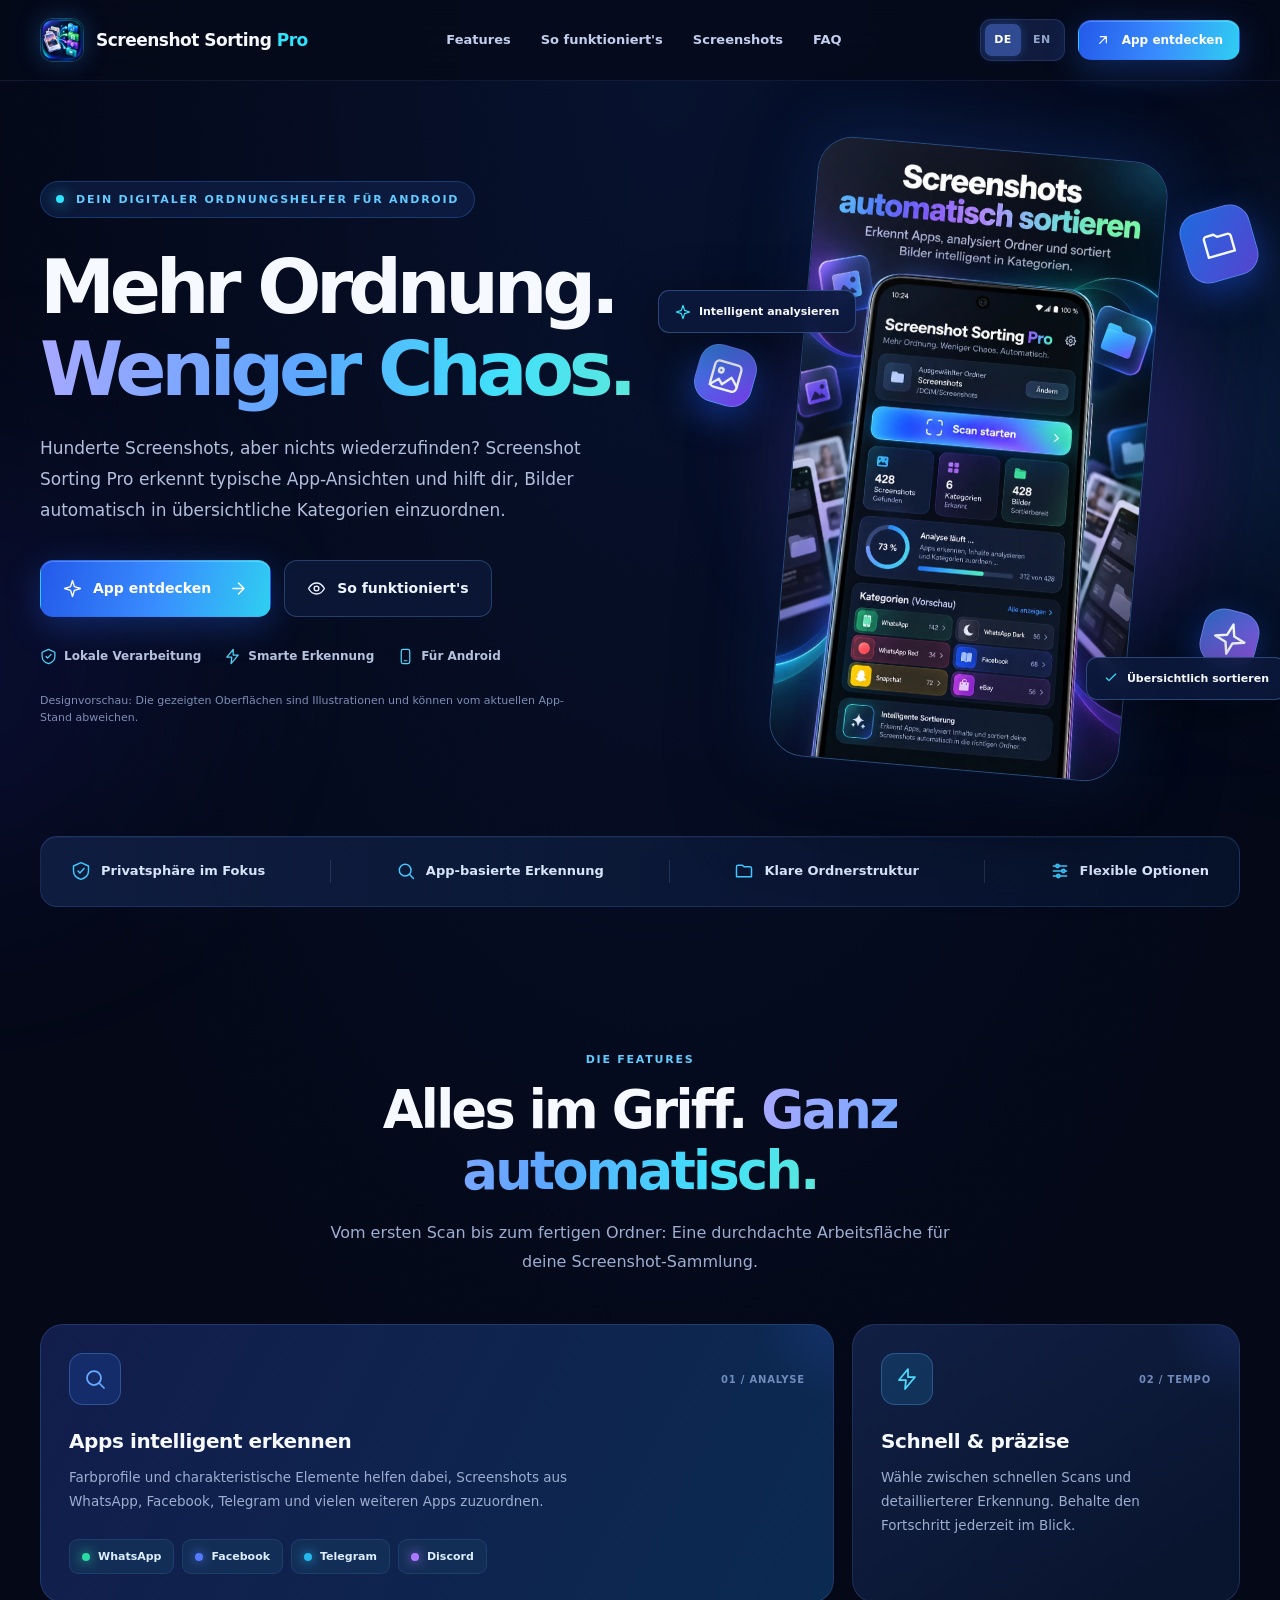
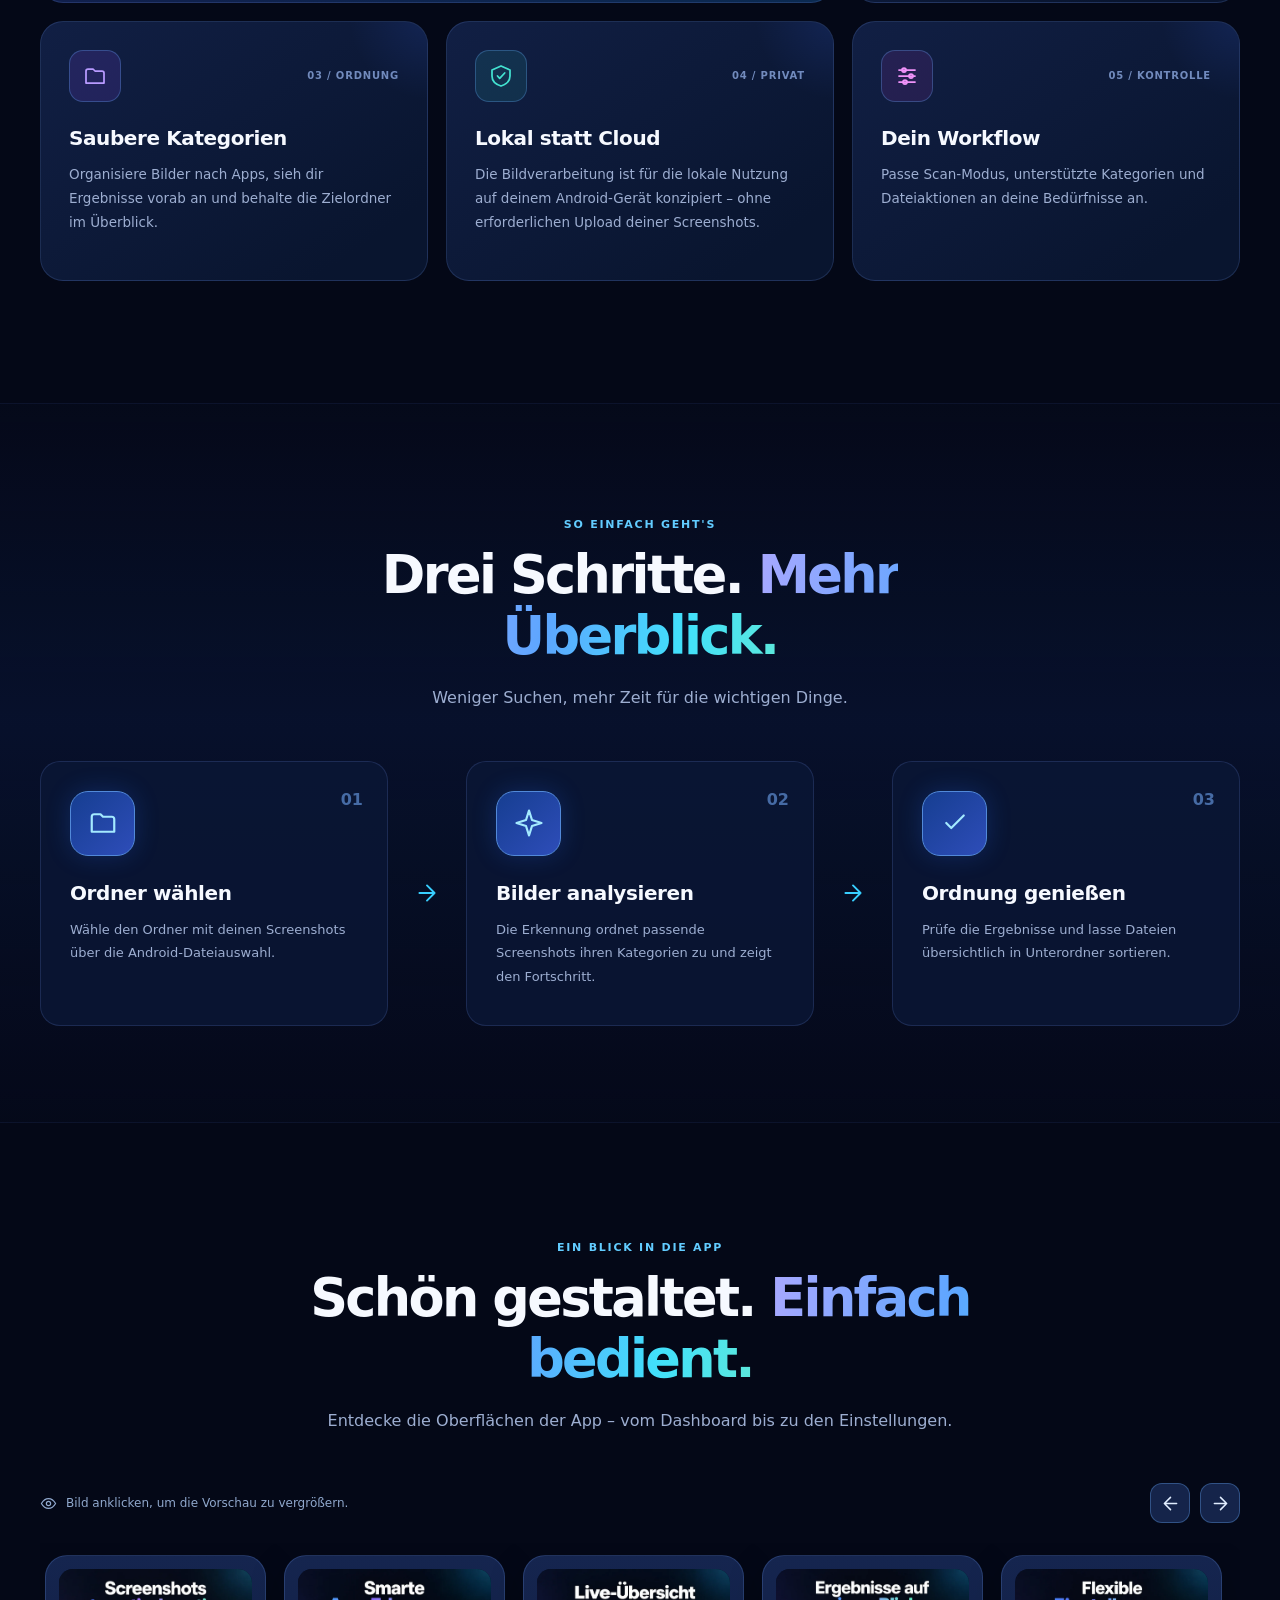
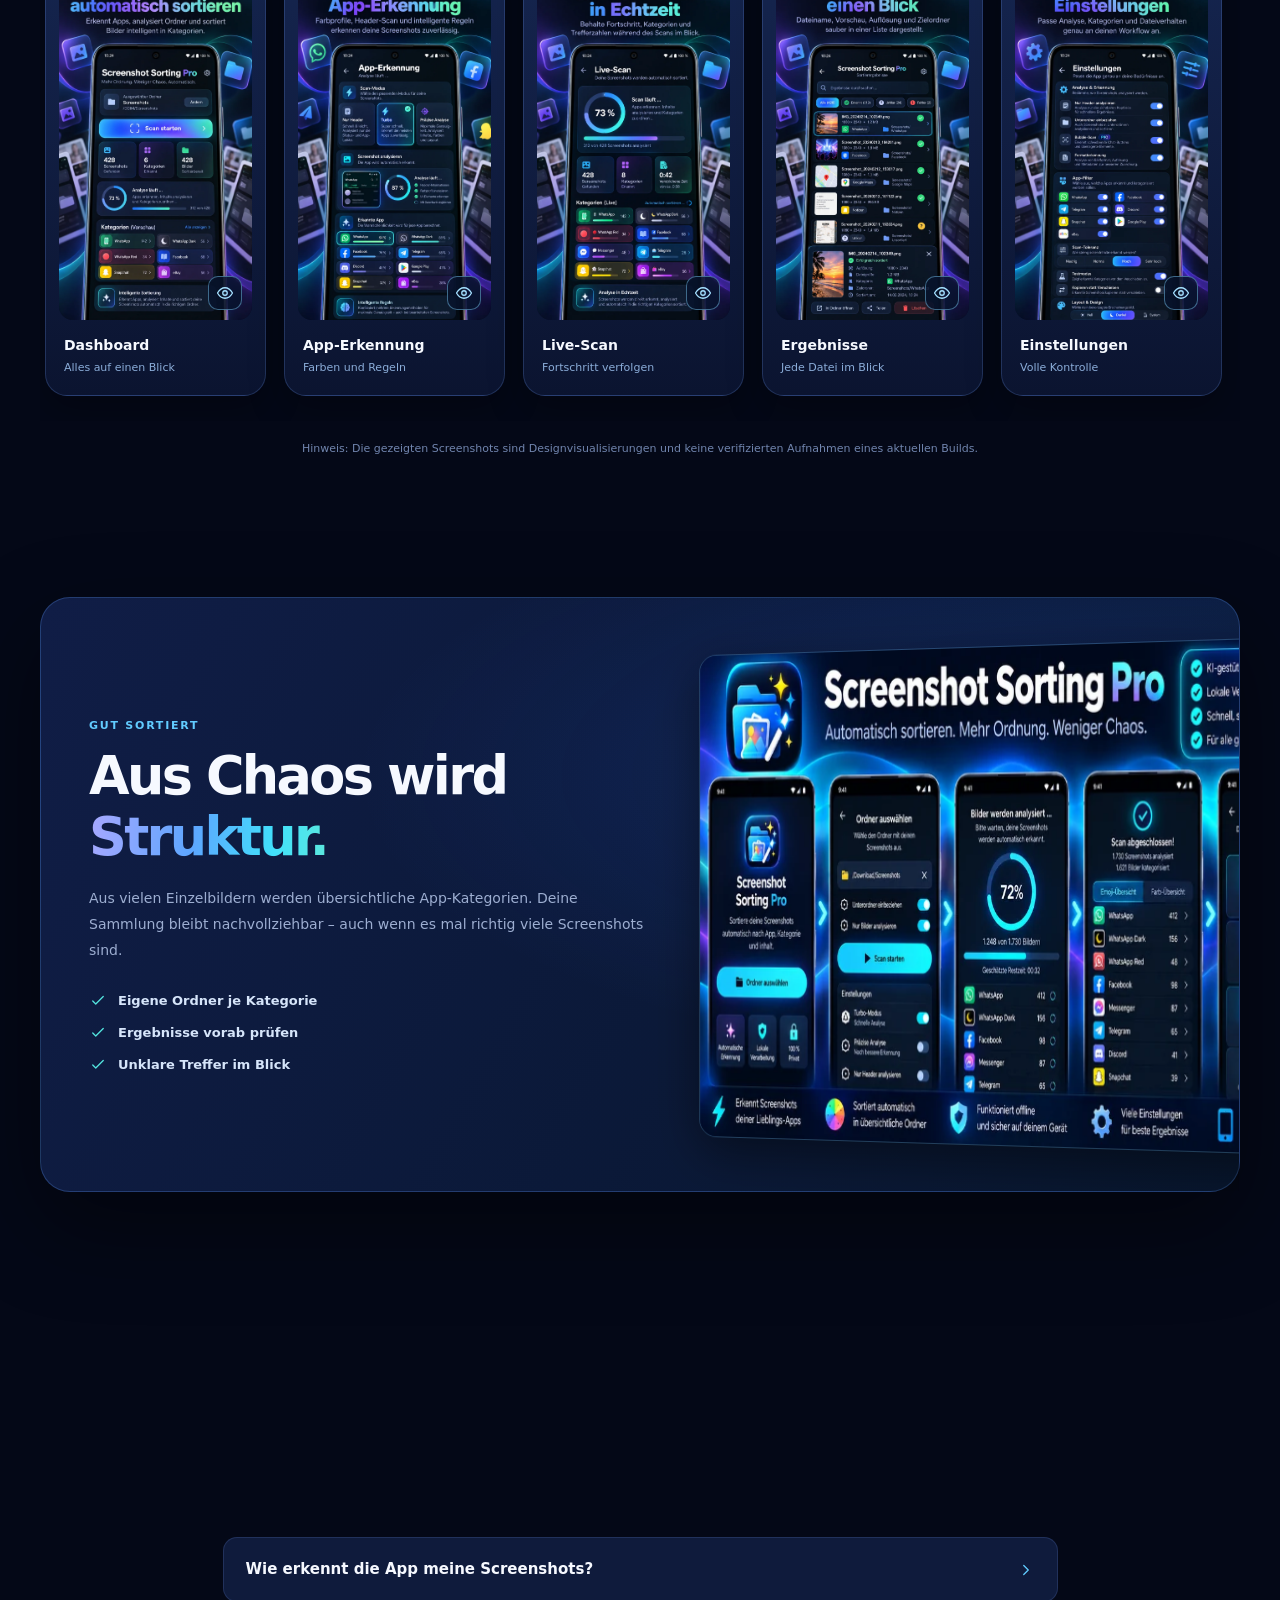
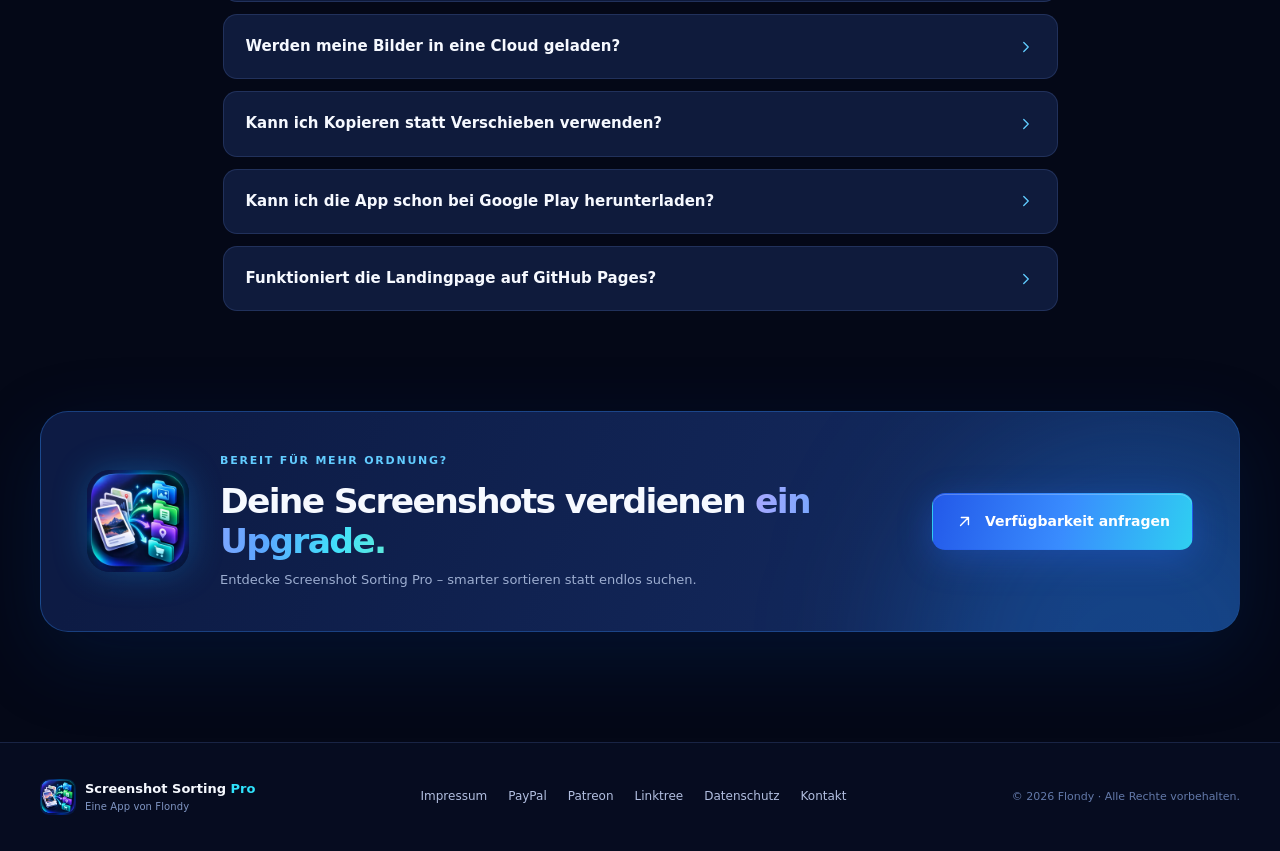
==== commit f0d1e26d: "Fußzeile: Links zu PayPal-Spende, Patreon und Linktree Co-Authored-By: Claude Opus 5.5 <noreply@anth" ====
--- a/index.html
+++ b/index.html
@@ -137,7 +137,7 @@
     <section class="bottom-section container"><div class="final-cta reveal"><div class="cta-glow"></div><img src="assets/img/app-icon.webp" width="112" height="112" loading="lazy" alt="Screenshot Sorting Pro Icon"/><div><span class="section-kicker" data-i18n="ctaKicker">BEREIT FÜR MEHR ORDNUNG?</span><h2 data-i18n-html="ctaTitle">Deine Screenshots verdienen <span class="gradient-text">ein Upgrade.</span></h2><p data-i18n="ctaBody">Entdecke Screenshot Sorting Pro – smarter sortieren statt endlos suchen.</p></div><a id="finalCTA" class="btn btn-primary btn-large" href="mailto:flondy.dev@gmail.com?subject=Screenshot%20Sorting%20Pro"><svg class="ic"><use href="#i-arrow-up-right"/></svg><span data-i18n="ctaContact">Verfügbarkeit anfragen</span></a></div></section>
   </main>
 
-  <footer class="footer"><div class="container footer-inner"><a class="footer-brand" href="#top"><img src="assets/img/app-icon.webp" width="36" height="36" alt=""/><span>Screenshot Sorting <em>Pro</em><small data-i18n="footerSubtitle">Eine App von Flondy</small></span></a><div class="footer-links"><a href="impressum.html" data-i18n="footerLegal">Impressum</a><a href="datenschutz.html" data-i18n="footerPrivacy">Datenschutz</a><a href="mailto:flondy.dev@gmail.com" data-i18n="footerContact">Kontakt</a></div><p>© <span id="year">2026</span> Flondy · <span data-i18n="footerRights">Alle Rechte vorbehalten.</span></p></div></footer>
+  <footer class="footer"><div class="container footer-inner"><a class="footer-brand" href="#top"><img src="assets/img/app-icon.webp" width="36" height="36" alt=""/><span>Screenshot Sorting <em>Pro</em><small data-i18n="footerSubtitle">Eine App von Flondy</small></span></a><div class="footer-links"><a href="https://flondy.github.io/app-store/impressum.html" data-i18n="footerLegal">Impressum</a><a href="https://www.paypal.com/paypalme/MSingle72" target="_blank" rel="noopener">PayPal</a><a href="https://www.patreon.com/cw/Flondy" target="_blank" rel="noopener">Patreon</a><a href="https://linktr.ee/flondy" target="_blank" rel="noopener">Linktree</a><a href="datenschutz.html" data-i18n="footerPrivacy">Datenschutz</a><a href="mailto:flondy.dev@gmail.com" data-i18n="footerContact">Kontakt</a></div><p>© <span id="year">2026</span> Flondy · <span data-i18n="footerRights">Alle Rechte vorbehalten.</span></p></div></footer>
 
   <div class="lightbox" id="lightbox" role="dialog" aria-modal="true" aria-label="Screenshot-Vorschau" hidden>
     <button class="lightbox-close" id="lightboxClose" type="button" aria-label="Schließen"><svg class="ic"><use href="#i-close"/></svg></button>
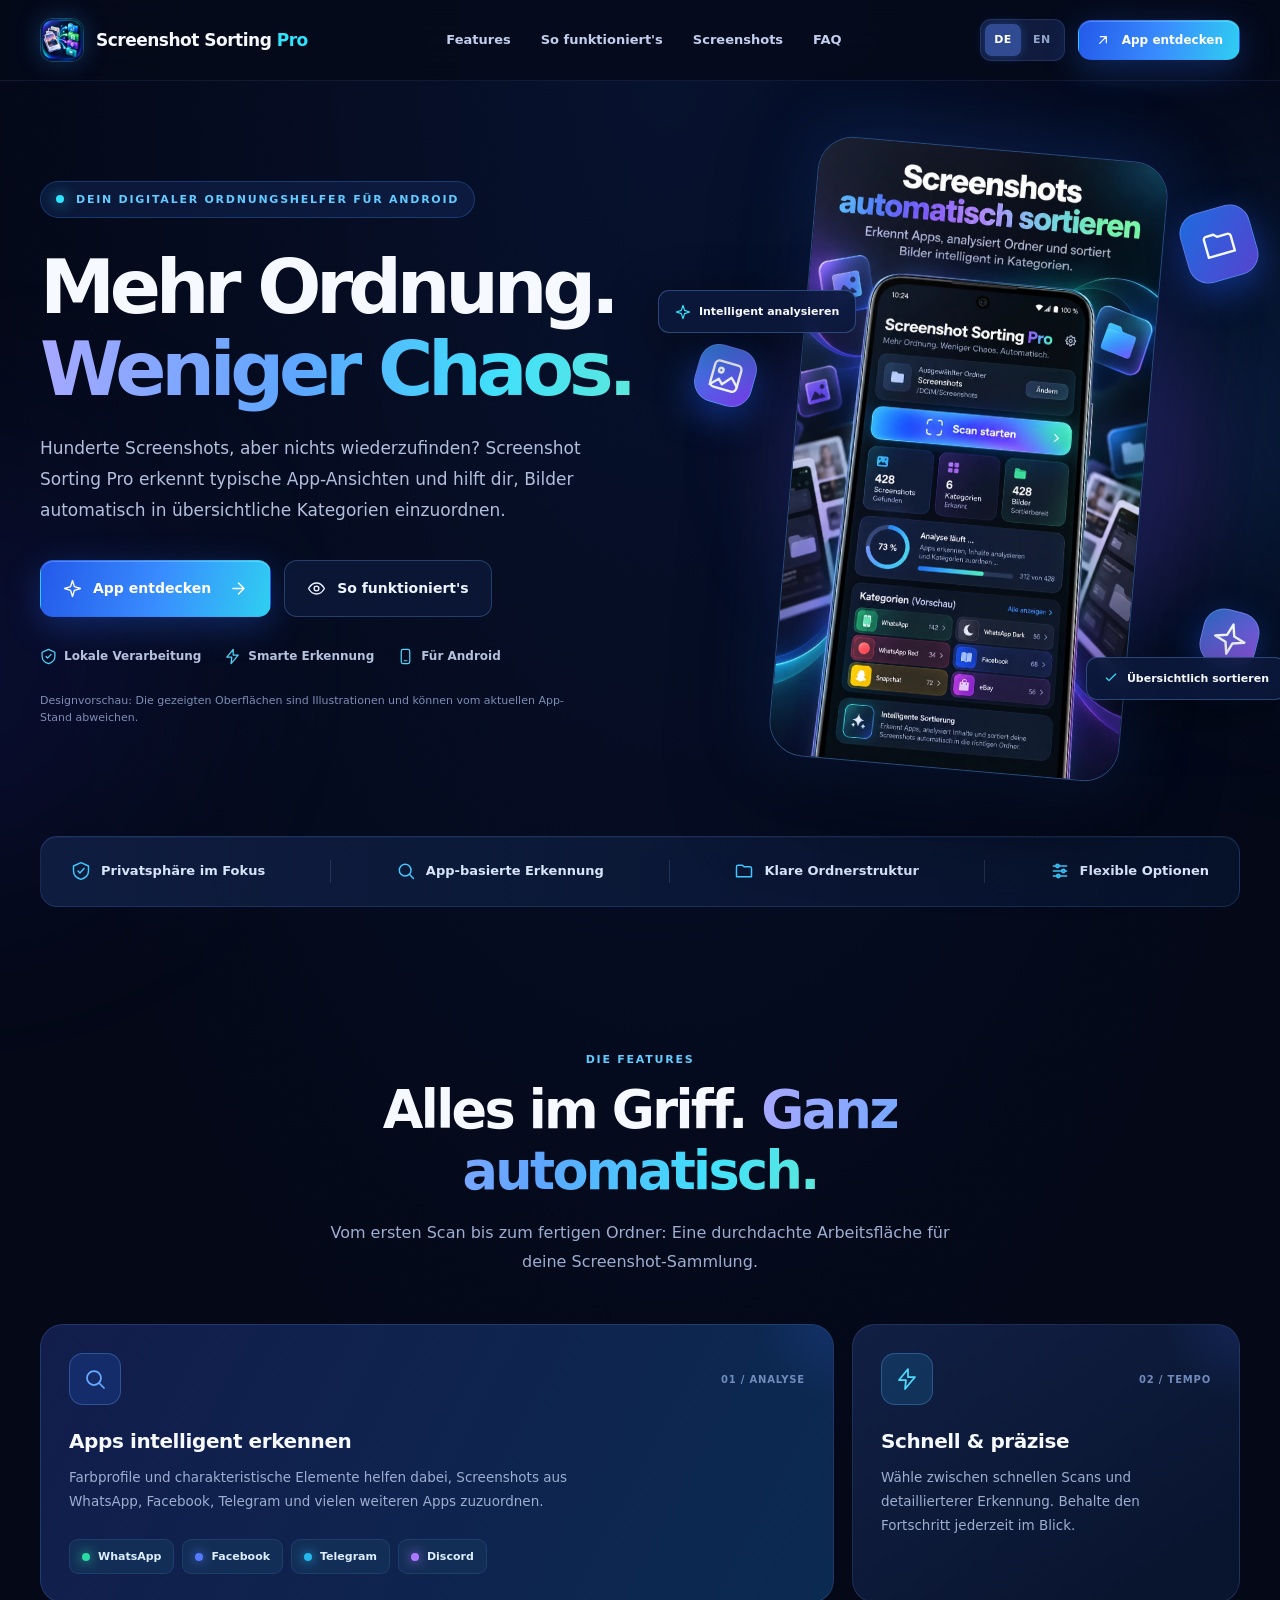
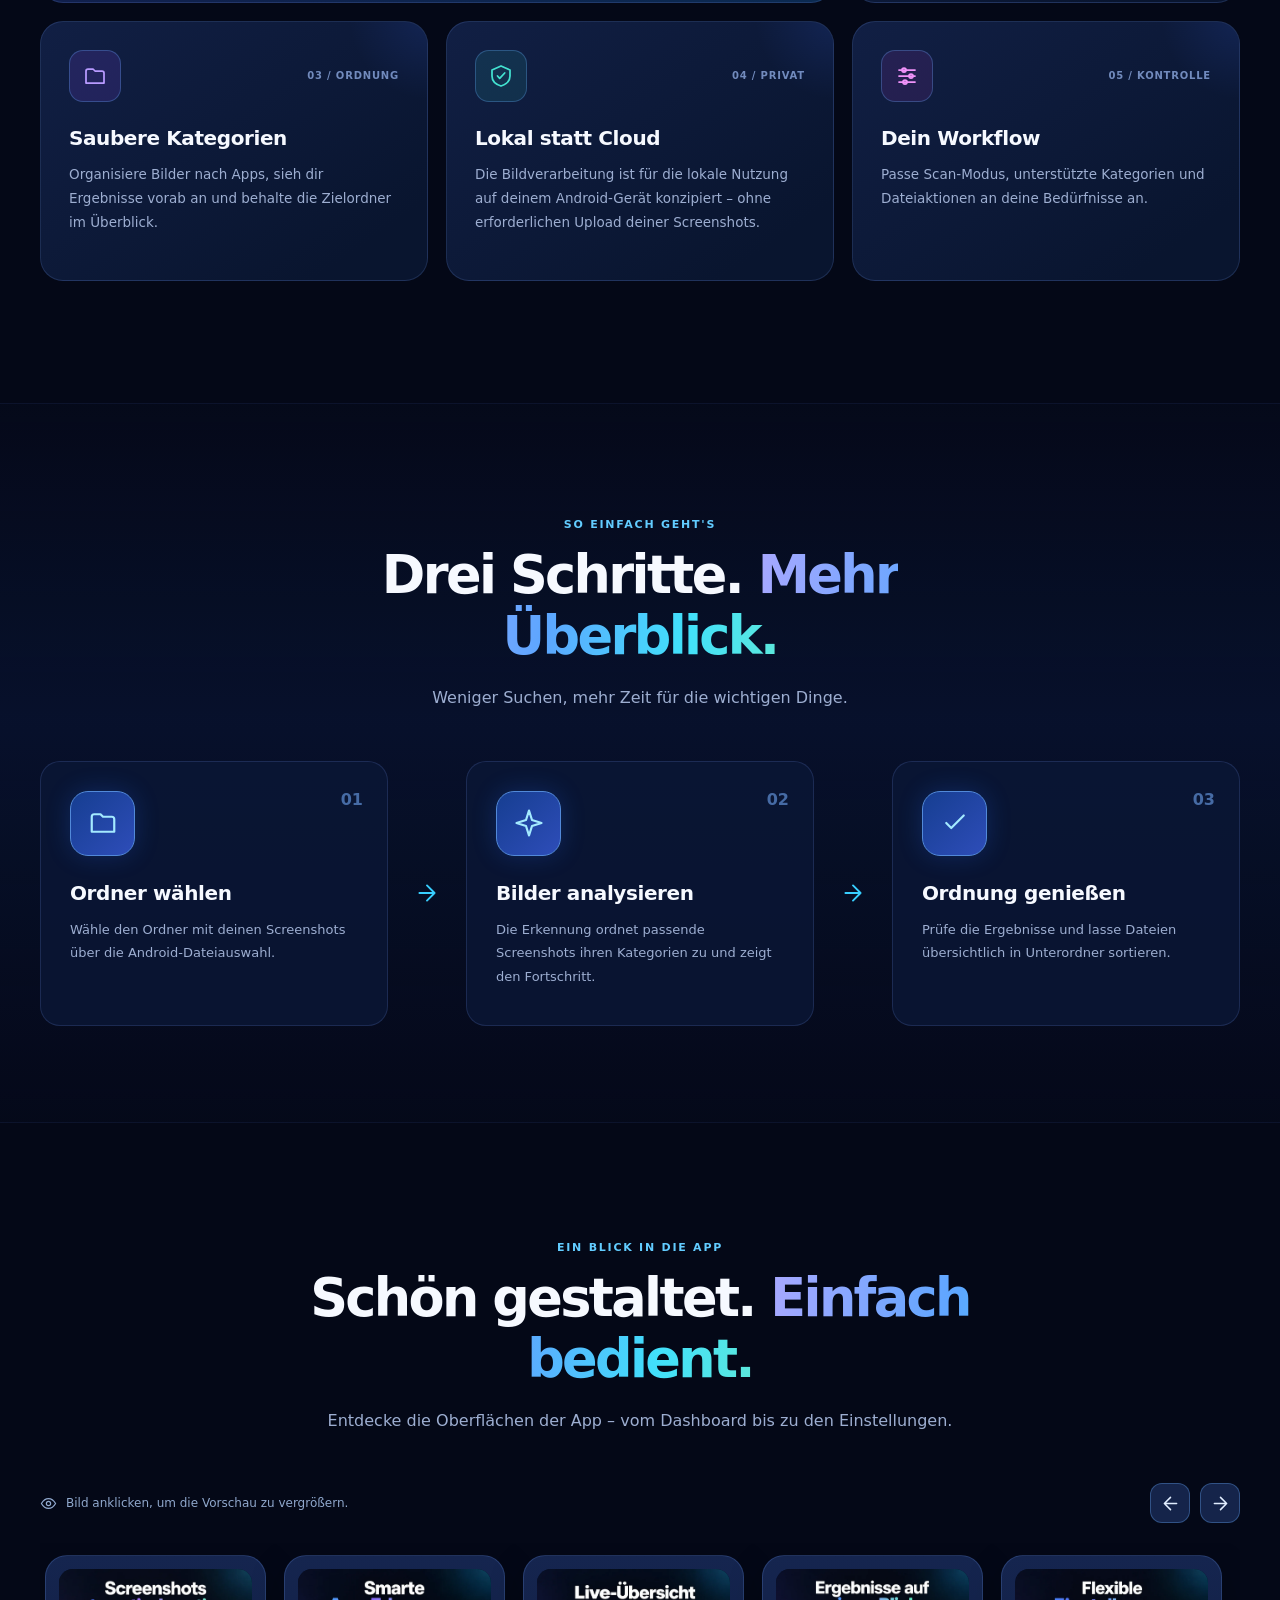
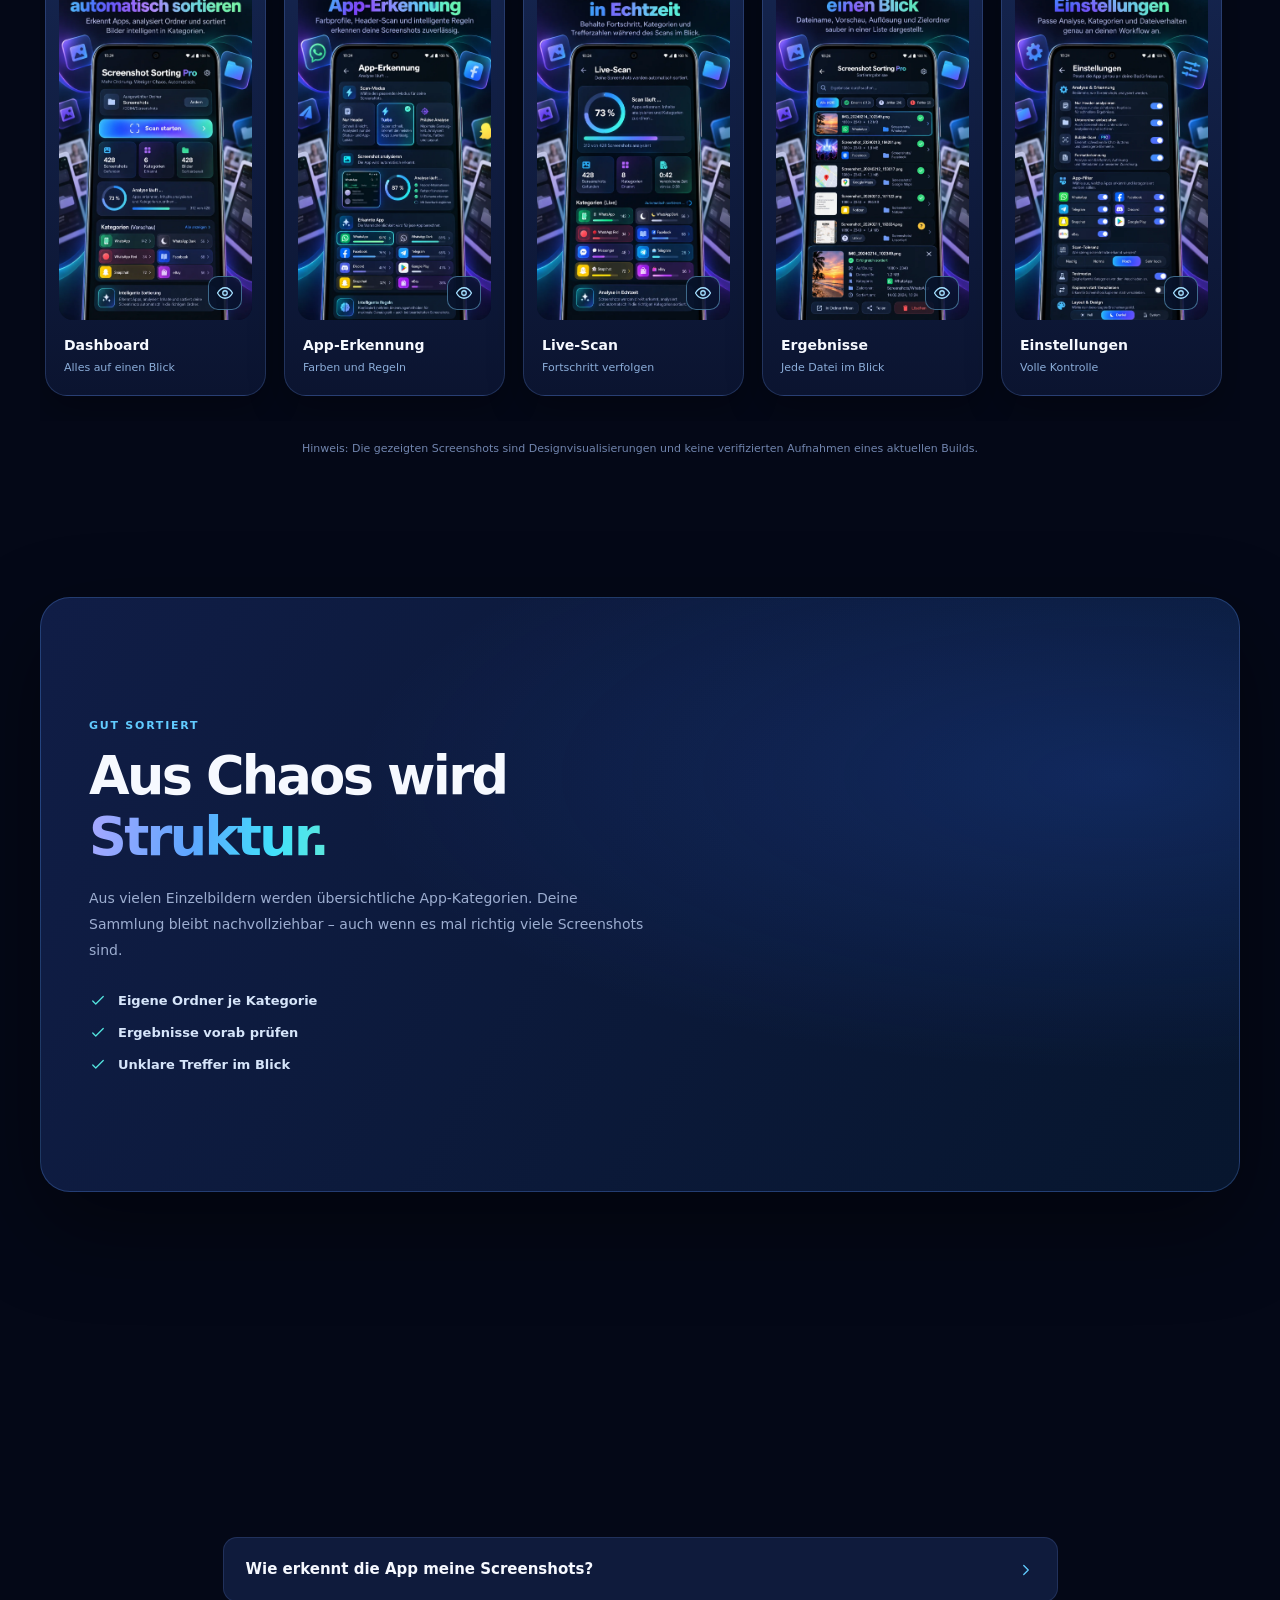
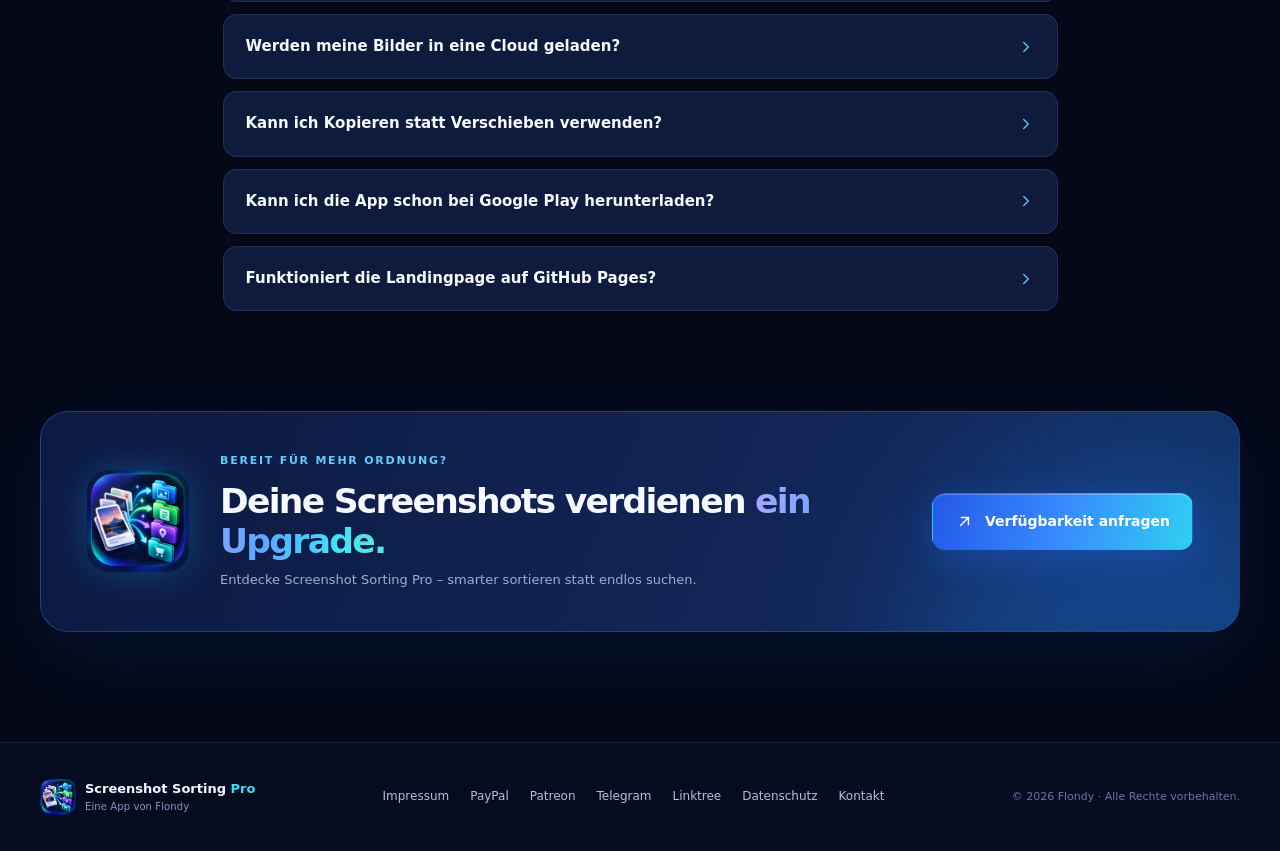
==== commit 055efb42: "Fußzeile: Telegram-Link Co-Authored-By: Claude Opus 5.5 <noreply@anthropic.com> Claude-Session: http" ====
--- a/index.html
+++ b/index.html
@@ -137,7 +137,7 @@
     <section class="bottom-section container"><div class="final-cta reveal"><div class="cta-glow"></div><img src="assets/img/app-icon.webp" width="112" height="112" loading="lazy" alt="Screenshot Sorting Pro Icon"/><div><span class="section-kicker" data-i18n="ctaKicker">BEREIT FÜR MEHR ORDNUNG?</span><h2 data-i18n-html="ctaTitle">Deine Screenshots verdienen <span class="gradient-text">ein Upgrade.</span></h2><p data-i18n="ctaBody">Entdecke Screenshot Sorting Pro – smarter sortieren statt endlos suchen.</p></div><a id="finalCTA" class="btn btn-primary btn-large" href="mailto:flondy.dev@gmail.com?subject=Screenshot%20Sorting%20Pro"><svg class="ic"><use href="#i-arrow-up-right"/></svg><span data-i18n="ctaContact">Verfügbarkeit anfragen</span></a></div></section>
   </main>
 
-  <footer class="footer"><div class="container footer-inner"><a class="footer-brand" href="#top"><img src="assets/img/app-icon.webp" width="36" height="36" alt=""/><span>Screenshot Sorting <em>Pro</em><small data-i18n="footerSubtitle">Eine App von Flondy</small></span></a><div class="footer-links"><a href="https://flondy.github.io/app-store/impressum.html" data-i18n="footerLegal">Impressum</a><a href="https://www.paypal.com/paypalme/MSingle72" target="_blank" rel="noopener">PayPal</a><a href="https://www.patreon.com/cw/Flondy" target="_blank" rel="noopener">Patreon</a><a href="https://linktr.ee/flondy" target="_blank" rel="noopener">Linktree</a><a href="datenschutz.html" data-i18n="footerPrivacy">Datenschutz</a><a href="mailto:flondy.dev@gmail.com" data-i18n="footerContact">Kontakt</a></div><p>© <span id="year">2026</span> Flondy · <span data-i18n="footerRights">Alle Rechte vorbehalten.</span></p></div></footer>
+  <footer class="footer"><div class="container footer-inner"><a class="footer-brand" href="#top"><img src="assets/img/app-icon.webp" width="36" height="36" alt=""/><span>Screenshot Sorting <em>Pro</em><small data-i18n="footerSubtitle">Eine App von Flondy</small></span></a><div class="footer-links"><a href="https://flondy.github.io/app-store/impressum.html" data-i18n="footerLegal">Impressum</a><a href="https://www.paypal.com/paypalme/MSingle72" target="_blank" rel="noopener">PayPal</a><a href="https://www.patreon.com/cw/Flondy" target="_blank" rel="noopener">Patreon</a><a href="https://t.me/Flondy" target="_blank" rel="noopener">Telegram</a><a href="https://linktr.ee/flondy" target="_blank" rel="noopener">Linktree</a><a href="datenschutz.html" data-i18n="footerPrivacy">Datenschutz</a><a href="mailto:flondy.dev@gmail.com" data-i18n="footerContact">Kontakt</a></div><p>© <span id="year">2026</span> Flondy · <span data-i18n="footerRights">Alle Rechte vorbehalten.</span></p></div></footer>
 
   <div class="lightbox" id="lightbox" role="dialog" aria-modal="true" aria-label="Screenshot-Vorschau" hidden>
     <button class="lightbox-close" id="lightboxClose" type="button" aria-label="Schließen"><svg class="ic"><use href="#i-close"/></svg></button>
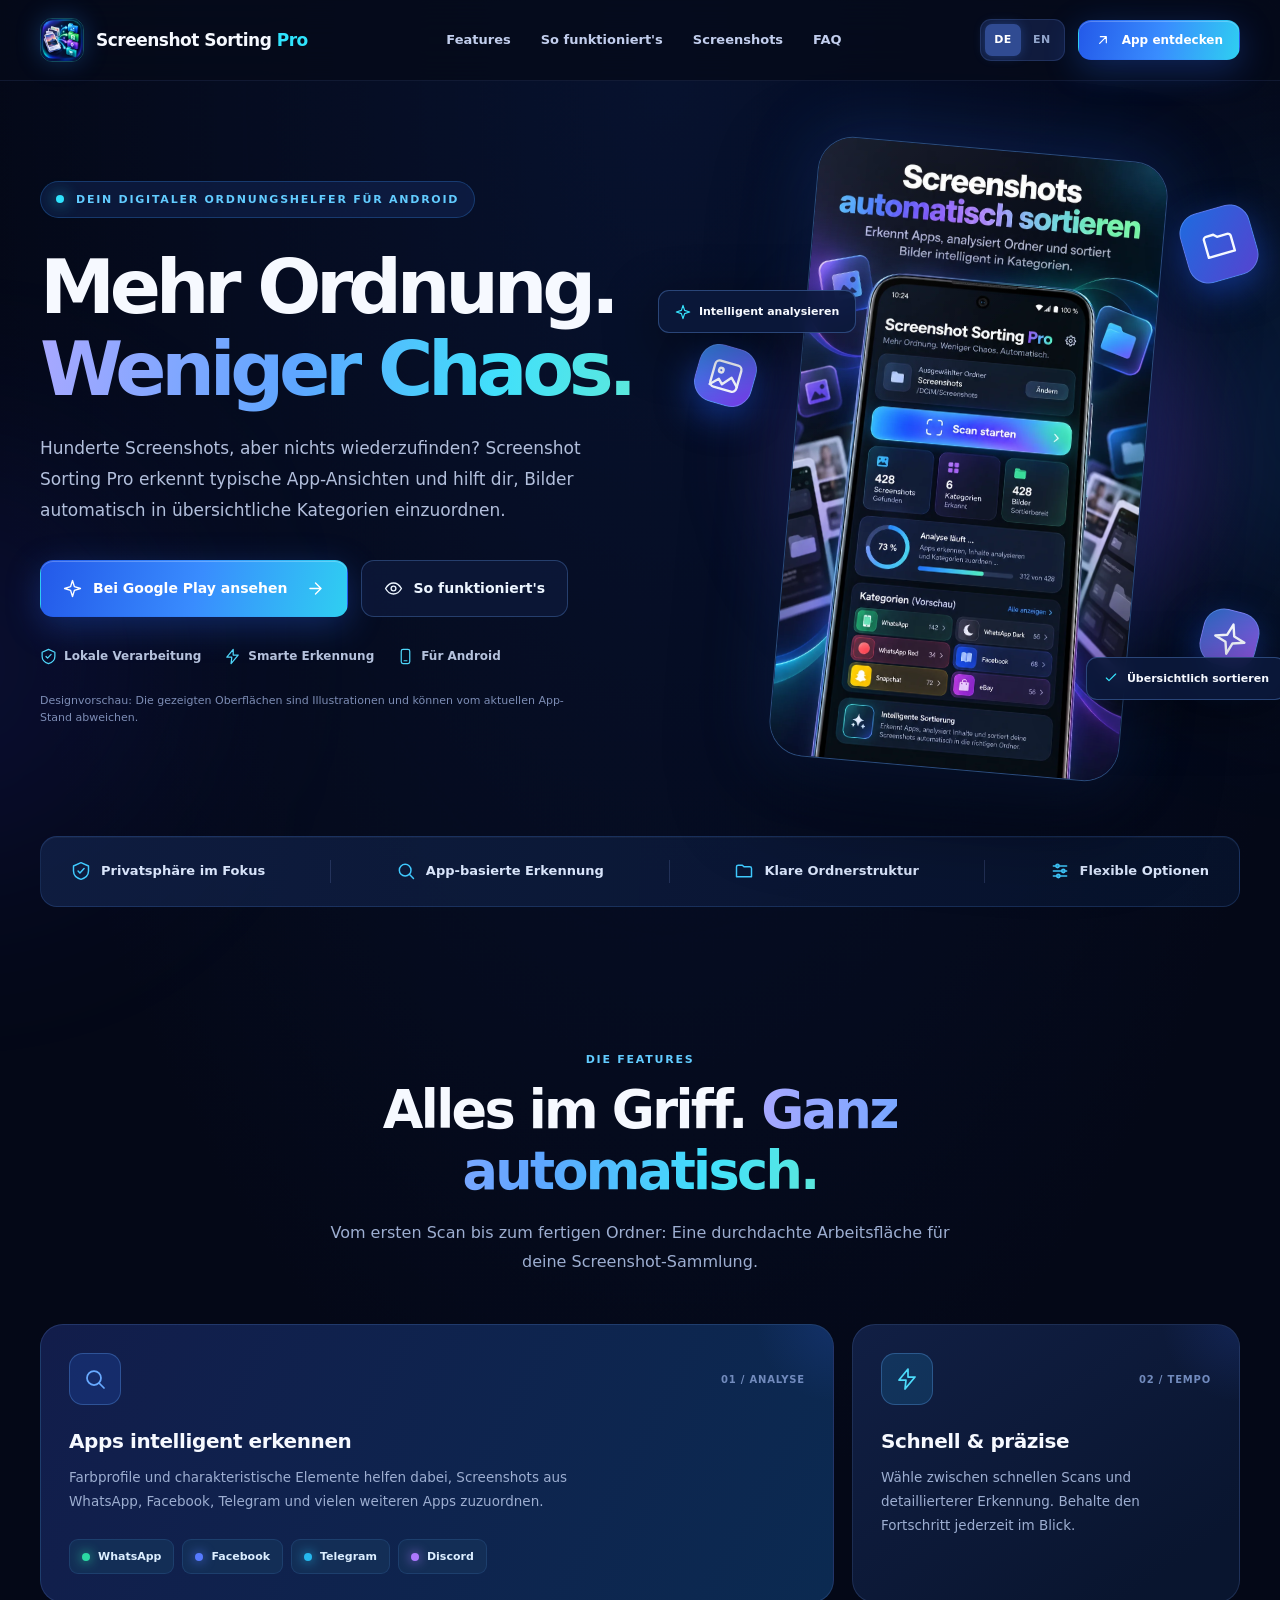
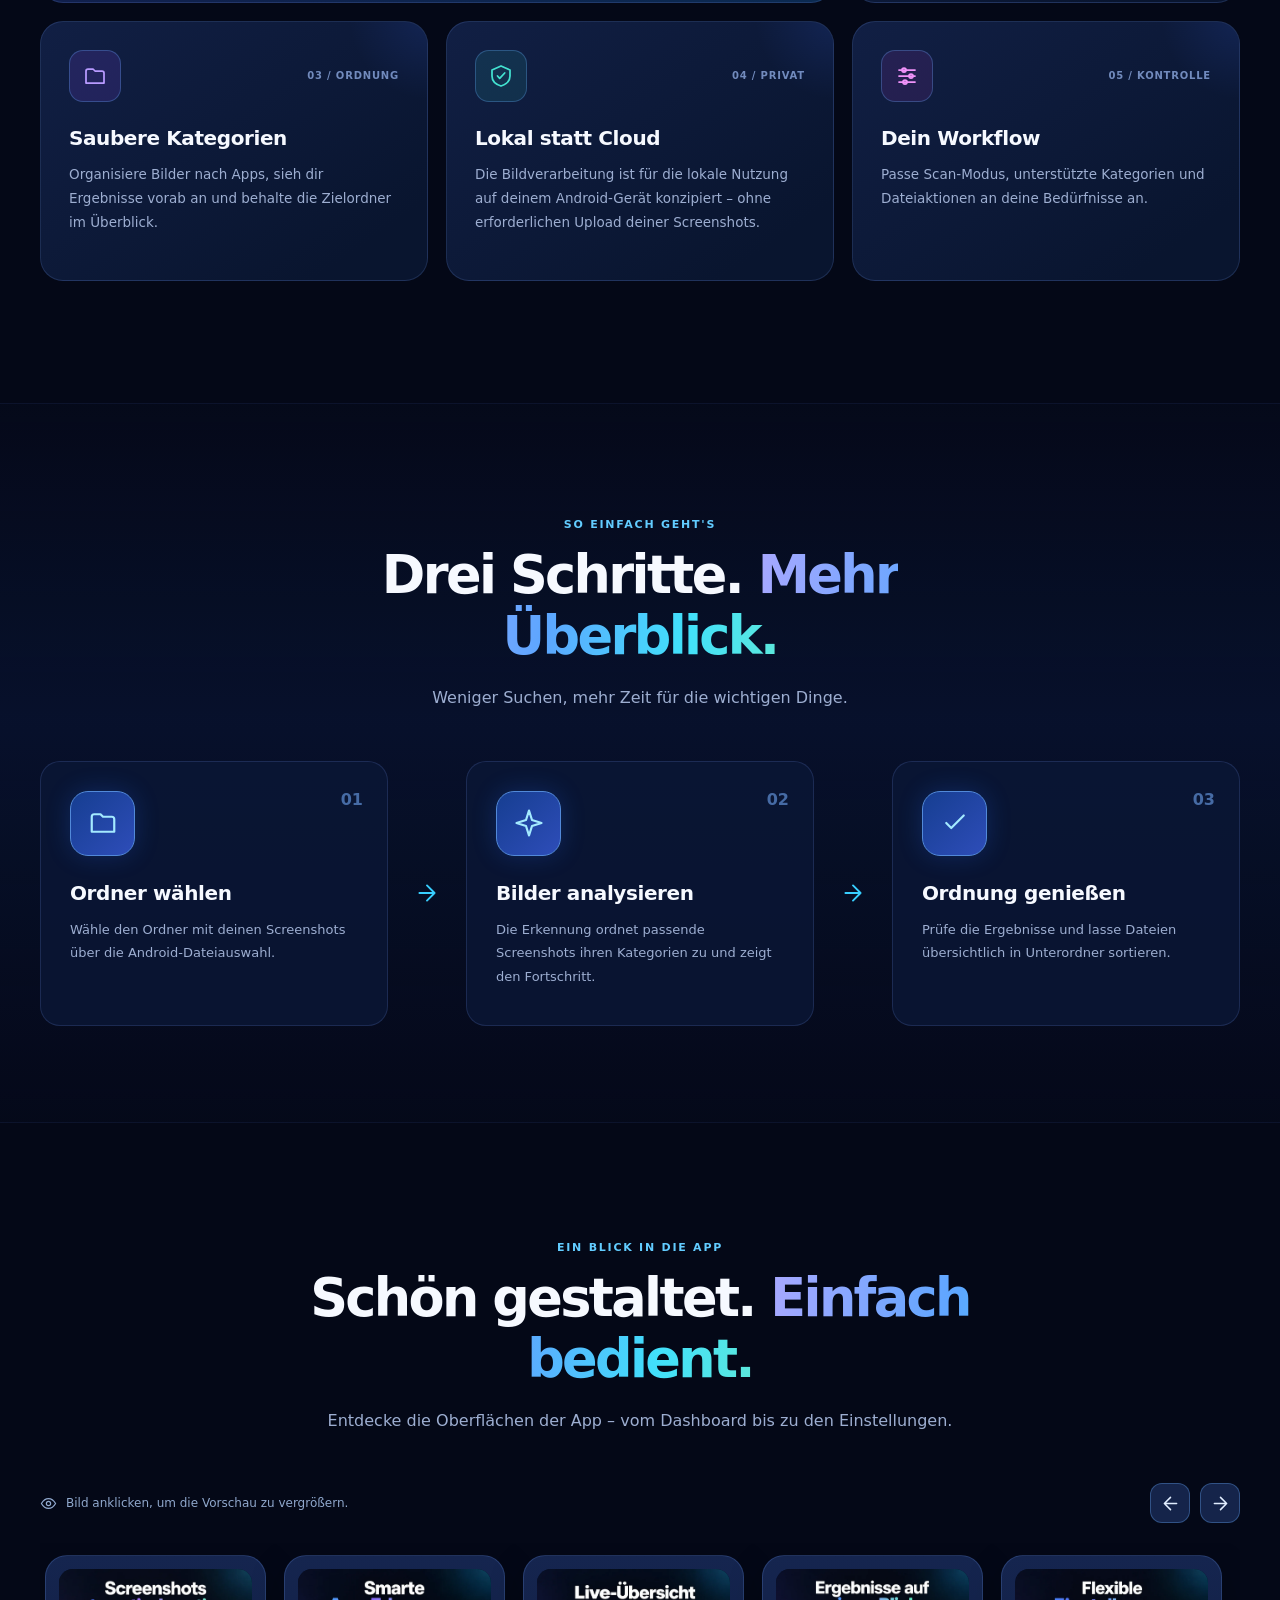
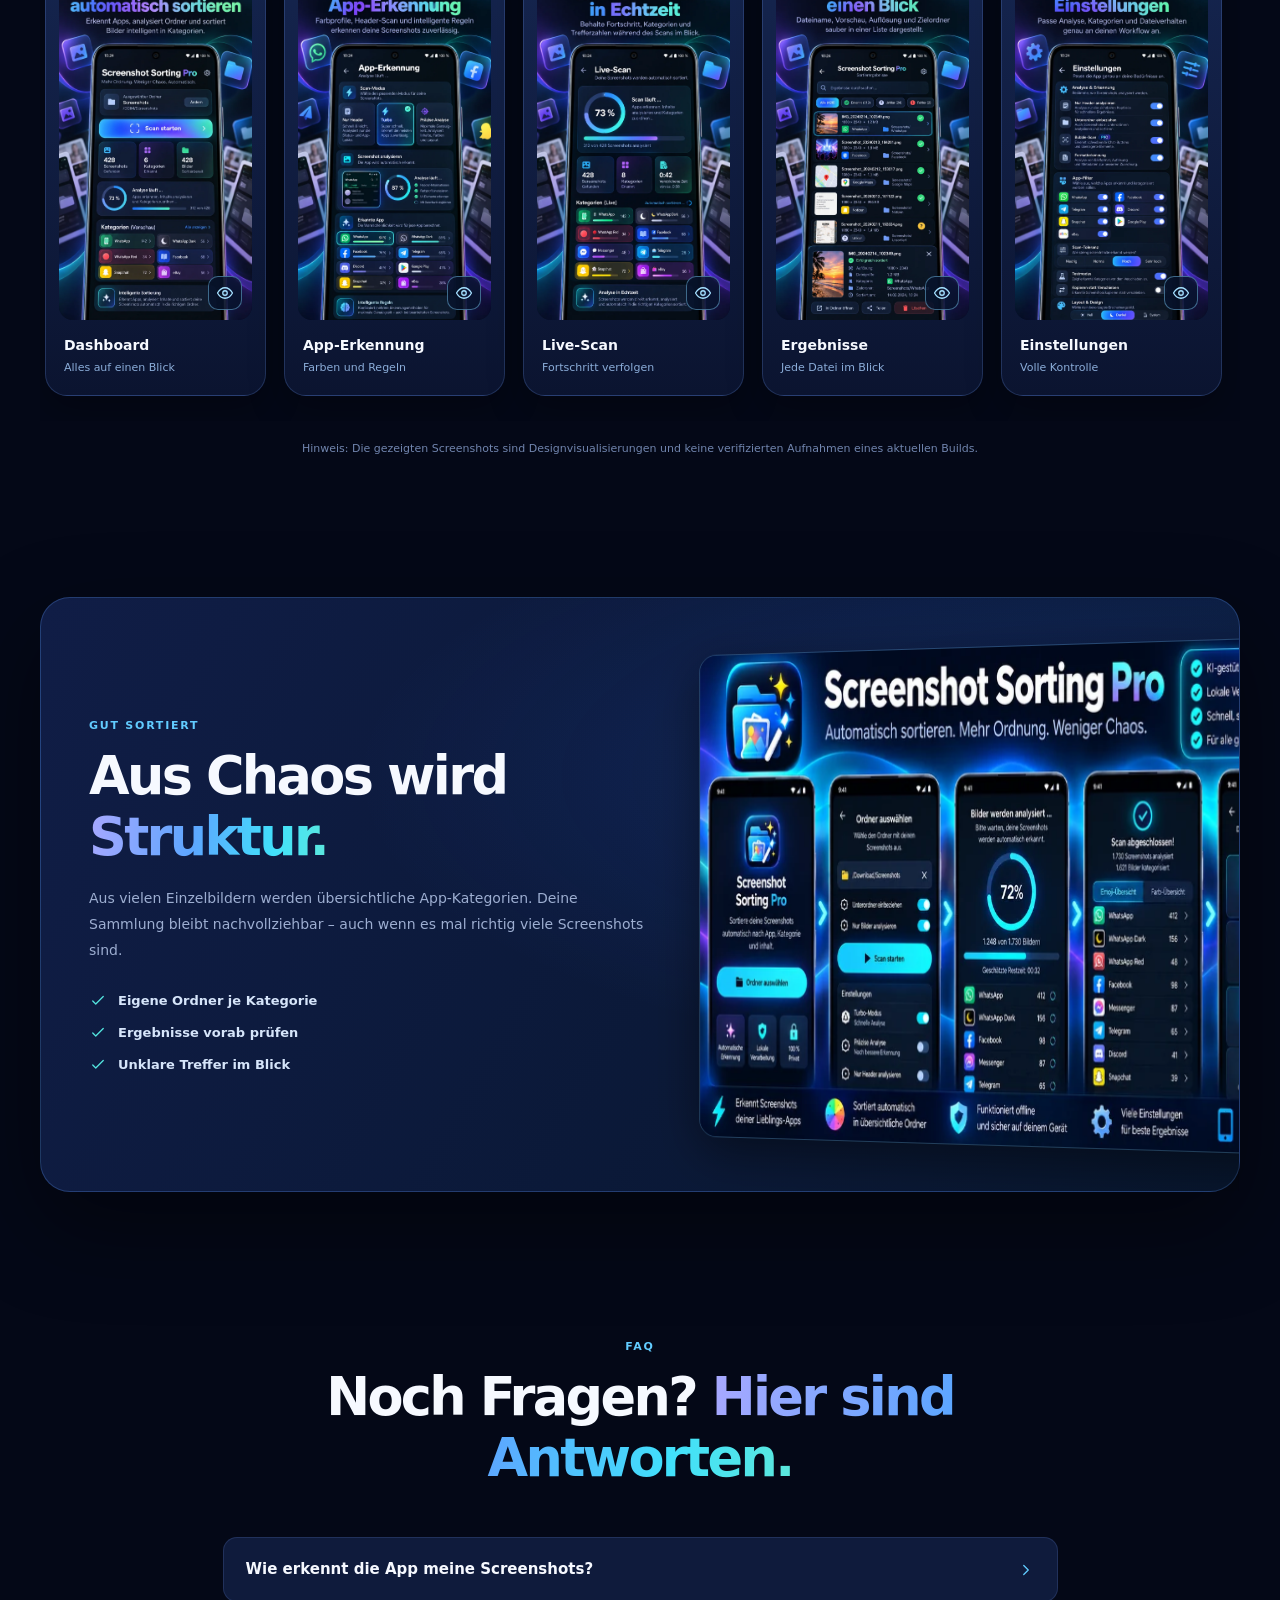
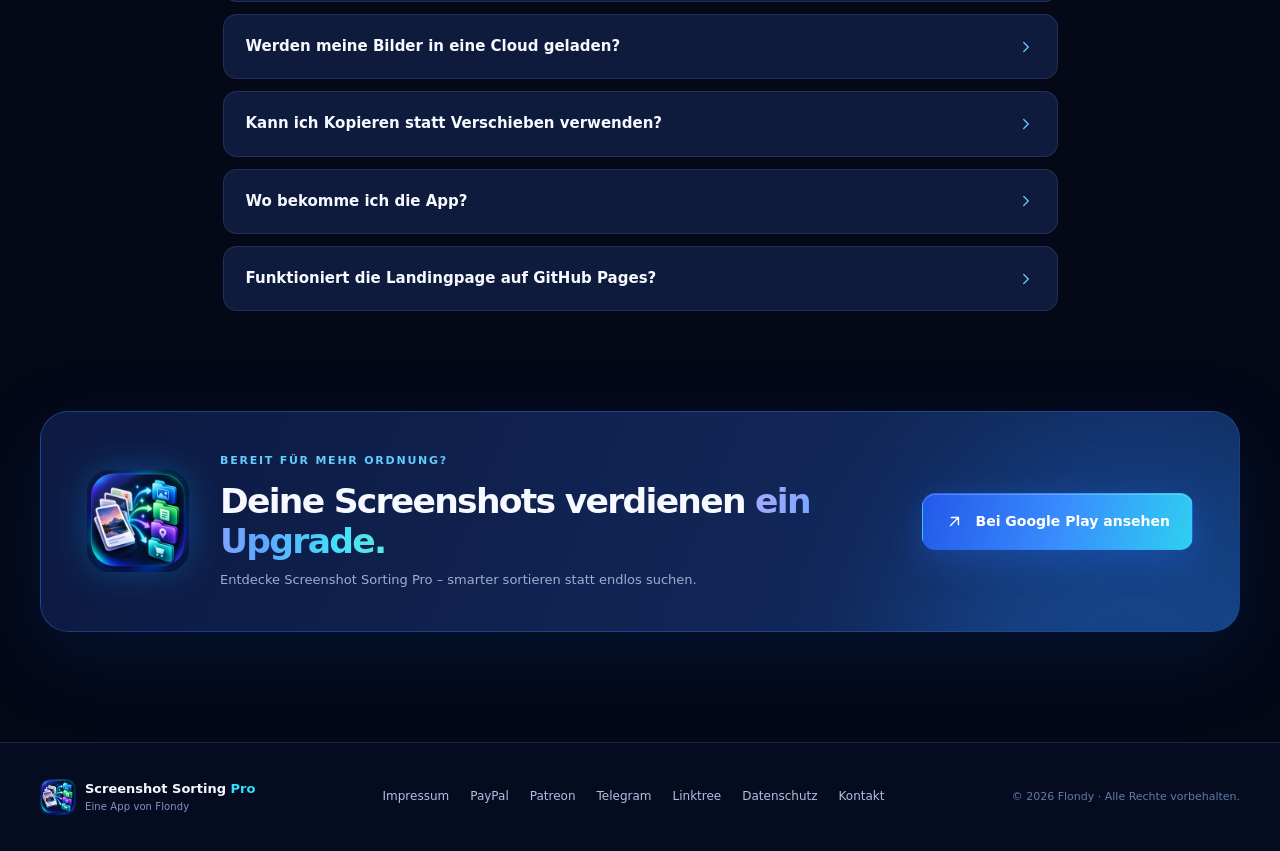
==== commit 0804289c: "App ist live: Google-Play-Link und Texte aktualisiert Co-Authored-By: Claude Opus 5.5 <noreply@anthr" ====
--- a/index.html
+++ b/index.html
@@ -130,7 +130,7 @@
       <details><summary><span data-i18n="faq1Q">Wie erkennt die App meine Screenshots?</span><svg class="ic"><use href="#i-chevron"/></svg></summary><p data-i18n="faq1A">Die Erkennung nutzt unter anderem Farbprofile und typische Bildbereiche, um Screenshots bestimmten Apps zuzuordnen. Nicht jeder Treffer ist eindeutig; dafür gibt es die Kategorie „Unklar“.</p></details>
       <details><summary><span data-i18n="faq2Q">Werden meine Bilder in eine Cloud geladen?</span><svg class="ic"><use href="#i-chevron"/></svg></summary><p data-i18n="faq2A">Die dargestellte Bildanalyse ist für die lokale Ausführung auf Android ausgelegt. Ob die veröffentlichte Version weitere Dienste verwendet, steht in der Datenschutzerklärung der jeweiligen App-Version.</p></details>
       <details><summary><span data-i18n="faq3Q">Kann ich Kopieren statt Verschieben verwenden?</span><svg class="ic"><use href="#i-chevron"/></svg></summary><p data-i18n="faq3A">Ja, das ist als Dateiverarbeitungsoption vorgesehen. Für einen sicheren Einstieg empfiehlt sich der Kopiermodus, damit die Originaldateien erhalten bleiben.</p></details>
-      <details><summary><span data-i18n="faq4Q">Kann ich die App schon bei Google Play herunterladen?</span><svg class="ic"><use href="#i-chevron"/></svg></summary><p data-i18n="faq4A">Der Google-Play-Link wird auf dieser Seite eingeblendet, sobald er in der Konfiguration hinterlegt wurde. Bis dahin kannst du dich per E-Mail nach dem Veröffentlichungsstand erkundigen.</p></details>
+      <details><summary><span data-i18n="faq4Q">Wo bekomme ich die App?</span><svg class="ic"><use href="#i-chevron"/></svg></summary><p data-i18n="faq4A">Screenshot Sorting Pro gibt es für Android bei Google Play. Den Link findest du oben auf dieser Seite.</p></details>
       <details><summary><span data-i18n="faq5Q">Funktioniert die Landingpage auf GitHub Pages?</span><svg class="ic"><use href="#i-chevron"/></svg></summary><p data-i18n="faq5A">Ja. Diese Website benötigt weder Server noch Build-Tools: Dateien hochladen, GitHub Pages aktivieren, fertig.</p></details>
     </div></section>
 
